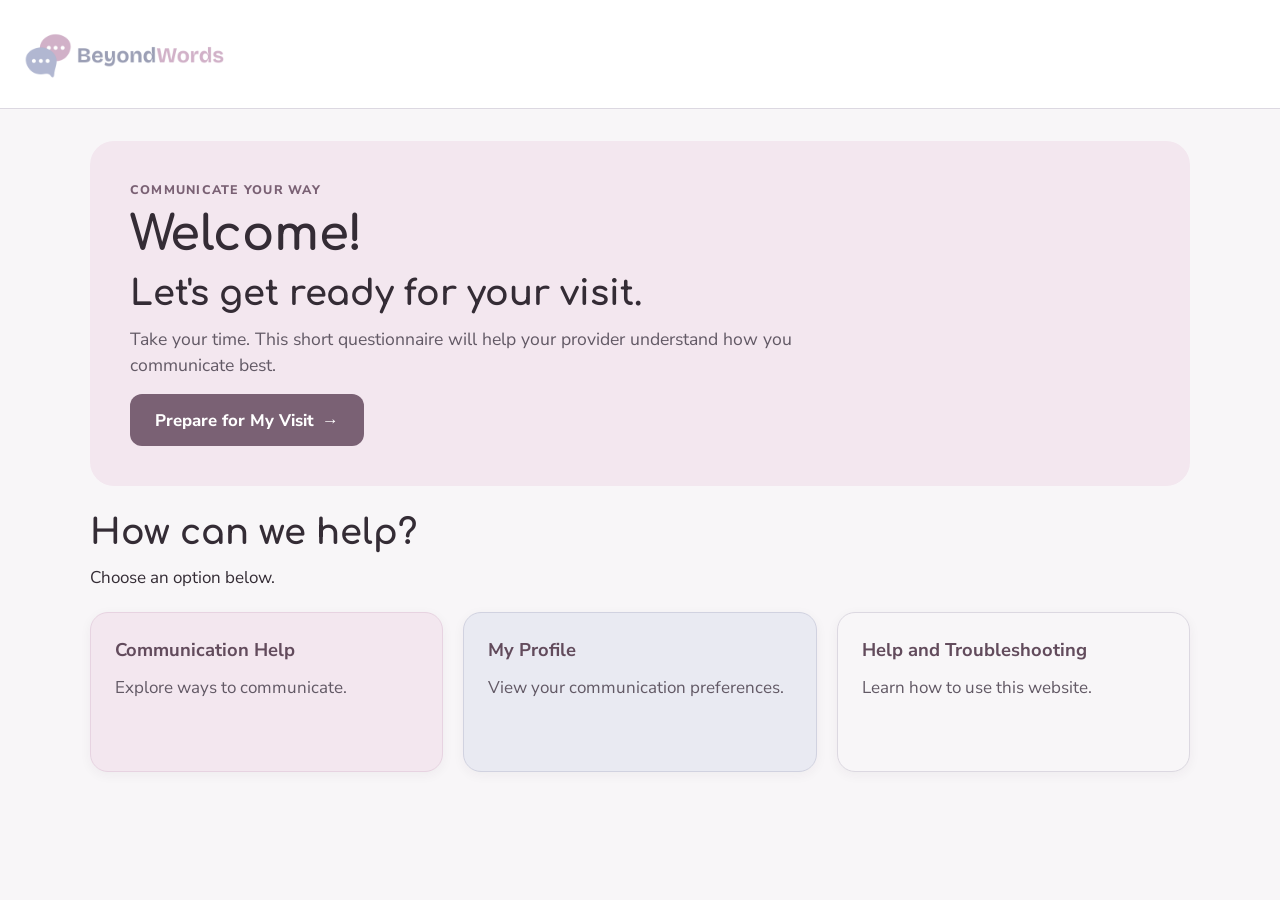
==== index.html @ d8f4401e "Add files via upload" ====
<!DOCTYPE html>
<html lang="en">
<head>
  <meta charset="UTF-8">
  <meta name="viewport" content="width=device-width, initial-scale=1">
  <title>BeyondWords</title>
  <link rel="stylesheet" href="https://cdnjs.cloudflare.com/ajax/libs/font-awesome/6.7.2/css/all.min.css">
  <link rel="stylesheet" href="css/style.css">
  <script src="js/shared.js" defer></script>
  <script src="js/app.js" defer></script>
  <link rel="icon" type="image/png" href="images/favicon.png">
</head>
<body>
  <a class="skip-link" href="#main">Skip to main content</a>

  <header class="site-header">
    <a href="index.html" class="logo-link" aria-label="Return to home page">
      <img src="images/logo.png" alt="BeyondWords" class="site-logo">
    </a>
  </header>

  <main id="main" class="page-shell">

    <!-- HOME -->
    <div id="home" class="screen">
      <section class="welcome-section" id="welcome">
        <div class="welcome-content">
          <p class="eyebrow">COMMUNICATE YOUR WAY</p>
          <h1>Welcome!</h1>
          <h2>Let's get ready for your visit.</h2>
          <p class="lead">
            Take your time. This short questionnaire will help
            your provider understand how you communicate best.
          </p>

          <div class="button-row">
            <button class="button-primary" data-go="prepare">
              Prepare for My Visit <span aria-hidden="true">→</span>
            </button>
          </div>
        </div>
      </section>

      <section class="quick-help">
        <h2>How can we help?</h2>
        <p>Choose an option below.</p>

        <div class="help-grid">
          <a href="communication.html" class="help-card">
            <span class="help-title">Communication Help</span>
            <span class="help-description">Explore ways to communicate.</span>
          </a>

          <a href="profile.html" class="help-card">
            <span class="help-title">My Profile</span>
            <span class="help-description">View your communication preferences.</span>
          </a>

          <a href="help.html" class="help-card">
            <span class="help-title">Help and Troubleshooting</span>
            <span class="help-description">Learn how to use this website.</span>
          </a>
        </div>
      </section>
    </div>

    <!-- PREPARE FOR VISIT (questionnaire) -->
    <section class="screen" id="prepare" hidden>
      <div class="section-heading">
        <p class="eyebrow">BEFORE YOUR VISIT</p>
        <h2>Let's get ready for your visit.</h2>
        <p>Choose your answers. You can go back at any time.</p>
      </div>

      <div class="quiz-progress">
        <div class="progress-track">
          <span id="quizProgressFill"></span>
        </div>
        <p id="quizProgressText" aria-live="polite">Step 1 of 4</p>
      </div>

      <form id="prepareForm" class="card form-stack">

        <!-- Question 1: mood -->
        <section class="quiz-page" data-quiz-page="1">
          <p class="eyebrow">QUESTION 1 OF 4</p>
          <h3>How are you feeling today?</h3>
          <p>Choose one answer.</p>

          <fieldset>
            <legend>How are you feeling?</legend>

            <div class="choice-grid three">
              <label class="choice-card">
                <input type="radio" name="mood" value="Good">
                <img src="images/good.png" alt="" class="mood-icon">
                <strong>Good</strong>
              </label>

              <label class="choice-card">
                <input type="radio" name="mood" value="Okay">
                <img src="images/mid.png" alt="" class="mood-icon">
                <strong>Okay</strong>
              </label>

              <label class="choice-card">
                <input type="radio" name="mood" value="Not good">
                <img src="images/bad.png" alt="" class="mood-icon">
                <strong>Not good</strong>
              </label>
            </div>
          </fieldset>
        </section>

        <!-- Question 2: communication methods -->
        <section class="quiz-page" data-quiz-page="2" hidden>
          <p class="eyebrow">QUESTION 2 OF 4</p>
          <h3>What helps you communicate?</h3>
          <p>Choose all that help you.</p>

          <fieldset>
            <legend>My communication methods</legend>

            <div class="choice-grid two">
              <label class="check-card">
                <input type="checkbox" name="methods" value="Speaking">
                <i class="fa-solid fa-comment-dots method-icon" aria-hidden="true"></i>
                <span>Speaking</span>
              </label>

              <label class="check-card">
                <input type="checkbox" name="methods" value="Writing or typing">
                <i class="fa-solid fa-pen-to-square method-icon" aria-hidden="true"></i>
                <span>Writing or typing</span>
              </label>

              <label class="check-card">
                <input type="checkbox" name="methods" value="Pictures or symbols">
                <i class="fa-solid fa-images method-icon" aria-hidden="true"></i>
                <span>Pictures or symbols</span>
              </label>

              <label class="check-card">
                <input type="checkbox" name="methods" value="Gestures or drawing">
                <i class="fa-solid fa-hand method-icon" aria-hidden="true"></i>
                <span>Gestures or drawing</span>
              </label>

              <label class="check-card">
                <input type="checkbox" name="methods" value="Extra time">
                <i class="fa-regular fa-clock method-icon" aria-hidden="true"></i>
                <span>Extra time</span>
              </label>

              <label class="check-card">
                <input type="checkbox" name="methods" value="Support person">
                <i class="fa-solid fa-user-group method-icon" aria-hidden="true"></i>
                <span>Support person</span>
              </label>
            </div>
          </fieldset>
        </section>

        <!-- Question 3: caregiver -->
        <section class="quiz-page" data-quiz-page="3" hidden>
          <p class="eyebrow">QUESTION 3 OF 4</p>
          <h3>If you have a caregiver, would you like them to help during your visit?</h3>

          <fieldset>
            <div class="choice-grid two">
              <label class="check-card">
                <input type="radio" name="caregiverInvolvement" value="None">
                <i class="fa-solid fa-user method-icon" aria-hidden="true"></i>
                <span>No help</span>
              </label>

              <label class="check-card">
                <input type="radio" name="caregiverInvolvement" value="Some">
                <i class="fa-solid fa-user-plus method-icon" aria-hidden="true"></i>
                <span>Help when needed</span>
              </label>

              <label class="check-card">
                <input type="radio" name="caregiverInvolvement" value="Throughout">
                <i class="fa-solid fa-users method-icon" aria-hidden="true"></i>
                <span>Help throughout</span>
              </label>
            </div>
          </fieldset>

          <div class="support-person-field">
            <label for="supportPerson">Who is joining you today? (Optional)</label>
            <p id="supportPersonHelp" class="helper-text">
              You can name a family member, friend, or another support person.
            </p>
            <input type="text" id="supportPerson" name="supportPerson"
                   aria-describedby="supportPersonHelp">
          </div>
        </section>

        <!-- Question 4: visit summary -->
        <section class="quiz-page" data-quiz-page="4" hidden>
          <p class="eyebrow">QUESTION 4 OF 4</p>
          <h3>Would you like a summary of your visit?</h3>
          <p>
            A summary can help you remember what you talked about
            and what happens next.
          </p>

          <fieldset>
            <legend>Would you like a summary?</legend>

            <div class="choice-grid two">
              <label class="check-card">
                <input type="radio" name="wantsSummary" value="Yes">
                <span>Yes, please</span>
              </label>

              <label class="check-card">
                <input type="radio" name="wantsSummary" value="No">
                <span>No, thank you</span>
              </label>
            </div>
          </fieldset>

          <fieldset id="summaryRecipientsField">
            <legend>Who should receive the summary?</legend>

            <div class="choice-grid two">
              <label class="check-card">
                <input type="radio" name="summaryRecipients" value="Me">
                <i class="fa-solid fa-user method-icon" aria-hidden="true"></i>
                <span>Send it to me</span>
              </label>

              <label class="check-card">
                <input type="radio" name="summaryRecipients" value="Caregiver">
                <i class="fa-solid fa-user-plus method-icon" aria-hidden="true"></i>
                <span>Send it to my caregiver</span>
              </label>

              <label class="check-card">
                <input type="radio" name="summaryRecipients" value="Both">
                <i class="fa-solid fa-users method-icon" aria-hidden="true"></i>
                <span>Send it to both of us</span>
              </label>
            </div>
          </fieldset>
        </section>

        <div class="button-row quiz-navigation">
          <button class="button button-secondary" type="button" id="quizBack" disabled>
            ← Back
          </button>

          <button class="button button-primary" type="button" id="quizNext">
            Next →
          </button>

          <button class="button button-primary" type="submit" id="quizFinish" hidden>
            Save preferences →
          </button>
        </div>
      </form>
    </section>

    <!-- VIDEO VISIT -->
    <section id="appointment" class="screen call-screen" hidden>

      <div class="call-stage">
        <div class="call-topbar">
          <div class="call-logo">
            <img src="images/logo.png" alt="BeyondWords" class="site-logo">
          </div>
          <button type="button" class="call-text-button" id="callHelp">
            Need help?
          </button>
        </div>

        <div class="provider-video" id="providerVideo">
          <div class="provider-avatar" aria-hidden="true">Dr</div>
          <h2>Your provider will appear here</h2>
          <p>This is a video-call demonstration.</p>
          <span class="video-demo-label">VIDEO PREVIEW</span>
        </div>

        <div class="self-view">
          <div class="self-avatar" aria-hidden="true">You</div>
          <span>You</span>
        </div>

        <p id="callMessage" class="call-message" role="status" aria-live="polite" hidden></p>

        <button type="button" id="exitFocusButton" class="exit-focus-button"
                aria-label="Exit focus mode" hidden>
          <i class="fa-solid fa-xmark" aria-hidden="true"></i>
        </button>
      </div>

      <!-- Floating communication popup -->
      <div class="call-tool-panel" id="callToolPanel" hidden>
        <div class="panel-heading">
          <h2 id="callPanelTitle">Communication tool</h2>
          <button type="button" class="panel-close" id="closeCallPanel"
                  aria-label="Close communication tool">
            <i class="fa-solid fa-xmark" aria-hidden="true"></i>
          </button>
        </div>

        <div class="call-panel-content" data-panel="drawing" hidden>
          <p>Draw or write to show what you mean.</p>

          <canvas id="drawingCanvas" width="700" height="250"
                  aria-label="Drawing area"></canvas>

          <div class="toolbar">
            <button type="button" class="button button-small" id="penButton">Pen</button>
            <button type="button" class="button button-small" id="eraserButton">Eraser</button>
            <button type="button" class="button button-small" id="undoButton">Undo</button>
            <button type="button" class="button button-small" id="clearButton">Clear</button>
            <button type="button" class="button button-primary" id="saveDrawingButton">
              Save drawing
            </button>
          </div>

          <p id="drawingStatus" class="helper-text" aria-live="polite">
            Your drawing stays on this page until you leave or refresh.
          </p>
        </div>

        <div class="call-panel-content" data-panel="transcript" hidden>
          <p>Type a message to share with your provider.</p>

          <label for="transcriptText">Your message</label>
          <textarea id="transcriptText" rows="4" placeholder="Type your message here..."></textarea>

          <button type="button" class="button button-primary" id="useTranscript">
            Show message on call
          </button>
        </div>

        <div class="call-panel-content" data-panel="notes" hidden>
          <p>Write down anything you want to remember from your visit.</p>

          <label for="visitNotes">My visit notes</label>
          <textarea id="visitNotes" rows="6" placeholder="Write your notes here..."></textarea>
        </div>
      </div>

      <!-- Bottom call toolbar -->
      <div class="call-toolbar" aria-label="Communication and call controls">
        <button type="button" class="call-tool" data-tool="drawing" aria-pressed="false">
          <i class="fa-solid fa-pen" aria-hidden="true"></i>
          <span>Draw or write</span>
        </button>

        <button type="button" class="call-tool" data-tool="transcript" aria-pressed="false">
          <i class="fa-solid fa-comment-dots" aria-hidden="true"></i>
          <span>Type a message</span>
        </button>

        <button type="button" class="call-tool" data-tool="notes" aria-pressed="false">
          <i class="fa-solid fa-note-sticky" aria-hidden="true"></i>
          <span>Visit notes</span>
        </button>

        <button type="button" class="call-tool" id="muteButton" aria-pressed="false">
          <i class="fa-solid fa-microphone" aria-hidden="true"></i>
          <span>Mute</span>
        </button>

        <button type="button" class="call-tool" id="cameraButton" aria-pressed="false">
          <i class="fa-solid fa-video" aria-hidden="true"></i>
          <span>Turn camera off</span>
        </button>

        <button type="button" class="call-tool" id="focusButton" aria-pressed="false">
          <i class="fa-solid fa-expand" aria-hidden="true"></i>
          <span>Focus mode</span>
        </button>
      </div>

      <div class="end-call-container">
        <button type="button" id="endCallButton" class="end-call-button">
          <i class="fa-solid fa-phone-slash" aria-hidden="true"></i>
          <span>End call</span>
        </button>
      </div>
    </section>

  </main>
</body>
</html>
---- css/style.css ----
@import url('https://fonts.googleapis.com/css2?family=Comfortaa:wght@400;500;600;700&family=Nunito+Sans:wght@400;500;600;700&display=swap');

/* =========================================================
   BEYONDWORDS — shared stylesheet
   Used by index.html (patient) and provider.html (provider).
   Sections: 1 Tokens · 2 Base · 3 Layout & type · 4 Home
             5 Buttons · 6 Cards & forms · 7 Questionnaire
             8 Quick help · 9 Call screen · 10 Provider page
             11 Responsive · 12 Reduced motion
   ========================================================= */

/* 1. TOKENS ------------------------------------------------ */
:root {
  --ink: #342C35;
  --muted: #625965;
  --plum: #7A6174;
  --plum-dark: #624B5C;
  --mauve: #8C7284;
  --pink: #D1B1C8;
  --pink-light: #F3E7EF;
  --rose: #B1B7D1;
  --lavender-light: #E9EAF2;
  --blue-light: #EEF0F8;
  --paper: #FFFFFF;
  --canvas: #F8F6F8;
  --line: #DCD8E1;
  --focus: #52649A;
  --success: #426C5B;
  --success-light: #EAF2ED;
  --radius: 18px;
  --shadow: 0 6px 18px rgba(52, 44, 53, 0.10);
  --shadow-hover: 0 8px 22px rgba(52, 44, 53, 0.14);
  --shadow-card: 0 3px 12px rgba(52, 44, 53, 0.05);

  --font-primary: "Nunito Sans", sans-serif;
  --font-heading: "Comfortaa", sans-serif;
}

/* 2. BASE -------------------------------------------------- */
* { box-sizing: border-box; }

html { scroll-behavior: smooth; }

body {
  margin: 0;
  color: var(--ink);
  background: var(--canvas);
  font-family: var(--font-primary);
  font-size: 17px;
  line-height: 1.5;
}

button, input, textarea, select { font: inherit; }
button { cursor: pointer; -webkit-tap-highlight-color: transparent; }
button:disabled { cursor: not-allowed; opacity: 0.55; }
:focus-visible { outline: 3px solid var(--focus); outline-offset: 3px; }
[hidden] { display: none !important; }

.skip-link {
  position: absolute;
  left: -9999px;
  top: 8px;
  z-index: 100;
  padding: 10px 14px;
  background: #fff;
  color: var(--ink);
}
.skip-link:focus { left: 8px; }

/* Header and logo */
.site-header {
  display: flex;
  align-items: center;
  justify-content: space-between;
  gap: 12px;
  min-height: 64px;
  padding: 4px 24px;
  background: #fff;
  border-bottom: 1px solid var(--line);
}

.logo-link {
  display: inline-flex;
  align-items: center;
  flex-shrink: 0;
  text-decoration: none;
}

.logo-link:focus-visible {
  outline: 3px solid var(--plum);
  outline-offset: 4px;
  border-radius: 4px;
}

.site-logo {
  display: block;
  width: 200px;
  height: auto;
  object-fit: contain;
  object-position: left center;
}

.brand {
  display: flex;
  align-items: center;
  gap: 10px;
  color: var(--ink);
  font-size: 1.15rem;
  font-weight: 800;
  text-decoration: none;
}

.brand-mark {
  display: grid;
  place-items: center;
  width: 34px;
  height: 34px;
  border-radius: 12px;
  background: var(--plum);
  color: #fff;
}

/* 3. LAYOUT & TYPE ----------------------------------------- */
.page-shell {
  width: min(100% - 2rem, 1100px);
  margin-inline: auto;
  padding-block: 2rem;
}

.screen {
  width: 100%;
  max-width: 100%;
  animation: fade-in 0.18s ease-out;
}

@keyframes fade-in {
  from { opacity: 0.4; transform: translateY(4px); }
  to { opacity: 1; transform: translateY(0); }
}

.page-header { margin-bottom: 1.5rem; }

#prepare .card { width: 100%; }

h1, h2, h3, h4, p { margin-top: 0; }
h1, h2, h3, h4, h5, h6 { font-family: var(--font-heading); }
p { margin-bottom: 12px; }

h1 {
  max-width: 760px;
  margin-bottom: 12px;
  font-size: clamp(2rem, 4vw, 3rem);
  line-height: 1.12;
}

h2 {
  margin-bottom: 10px;
  font-size: clamp(1.55rem, 3vw, 2.2rem);
  line-height: 1.2;
}

h3 { margin-bottom: 6px; font-size: 1.2rem; line-height: 1.3; }
h4 { margin-bottom: 5px; }

.eyebrow {
  margin-bottom: 8px;
  color: var(--plum);
  font-size: 0.78rem;
  font-weight: 800;
  letter-spacing: 0.1em;
}

.lead {
  max-width: 680px;
  margin-bottom: 16px;
  color: var(--muted);
  font-size: 1.1rem;
  line-height: 1.5;
}

.section-heading {
  max-width: 800px;
  margin: 24px 0 14px;
}
.section-heading > :last-child { margin-bottom: 0; }

/* 4. HOME / WELCOME ---------------------------------------- */
.home-page {
  max-width: 1100px;
  width: 90%;
  margin: 0 auto;
  padding: 36px 0 56px;
  color: var(--ink);
}

.home-page h1,
.home-page h2 {
  font-family: var(--font-heading);
  line-height: 1.3;
}
.home-page h1 { font-size: clamp(2rem, 4vw, 2.8rem); margin: 0 0 16px; }
.home-page h2 { font-size: 1.45rem; margin: 0 0 10px; }
.home-page p { line-height: 1.65; }
.home-page a:focus-visible { outline-offset: 4px; }

.welcome-panel {
  padding: clamp(22px, 3vw, 36px);
  border: 1px solid var(--line);
  border-radius: 20px;
  background: linear-gradient(120deg, #f7eaf0, #fff 75%);
  box-shadow: var(--shadow);
}
.welcome-panel > :last-child { margin-bottom: 0; }

.welcome-section {
  display: flex;
  align-items: center;
  justify-content: space-between;
  gap: 32px;
  padding: 40px;
  margin-bottom: 26px;
  border-radius: 24px;
  background: var(--pink-light);
}

.welcome-content,
.welcome-text {
  flex: 1;
  width: 100%;
}

.welcome-text { max-width: 600px; }

.welcome-text > p:not(.eyebrow) {
  font-size: 1.1rem;
  max-width: 480px;
  margin: 0 0 24px;
}

.welcome-section .button-primary {
  min-height: 52px;
  padding: 12px 24px;
}

.welcome-art {
  flex: 0 0 190px;
  display: flex;
  justify-content: center;
  align-items: center;
}

.art-circle {
  width: 170px;
  height: 170px;
  display: flex;
  align-items: center;
  justify-content: center;
  border-radius: 50%;
  background: var(--lavender-light);
}

.art-flower {
  color: var(--plum);
  font-size: 100px;
  line-height: 1;
}

.step-nav {
  display: flex;
  flex-wrap: wrap;
  gap: 8px;
  margin: 16px 0 20px;
}

.step-link {
  display: inline-flex;
  align-items: center;
  gap: 5px;
  padding: 8px 14px;
  border: 1px solid var(--line);
  border-radius: 999px;
  background: #fff;
  color: var(--ink);
  font-weight: 700;
}

.step-link span {
  display: inline-grid;
  place-items: center;
  width: 26px;
  height: 26px;
  border-radius: 50%;
  background: var(--pink-light);
}

.step-link.active { border-color: var(--plum); background: var(--pink-light); }

/* Appointment card (white with a mauve accent) */
.appointment-card {
  display: block;
  width: 100%;
  padding: 28px;
  margin-bottom: 36px;
  background: #fff;
  border: 1px solid var(--line);
  border-left: 5px solid var(--mauve);
  border-radius: 16px;
  box-shadow: var(--shadow-card);
}

.appointment-icon {
  flex-shrink: 0;
  width: 64px;
  height: 64px;
  display: flex;
  align-items: center;
  justify-content: center;
  border-radius: 16px;
  background: var(--lavender-light);
  font-size: 30px;
}

.appointment-details p { margin: 0 0 10px; }

/* Help banner (dusty pink) */
.help-banner {
  display: flex;
  align-items: center;
  justify-content: space-between;
  gap: 20px;
  width: 100%;
  padding: 24px 28px;
  background: var(--pink-light);
  border: 1px solid #E7D3E1;
  border-radius: 18px;
}

.help-banner-icon {
  flex-shrink: 0;
  color: var(--plum);
  font-size: 38px;
}

.help-banner div { flex: 1; }
.help-banner p { margin: 0; }

/* 5. BUTTONS ----------------------------------------------- */
.button,
.button-primary,
.button-secondary {
  display: inline-flex;
  align-items: center;
  justify-content: center;
  gap: 8px;
  min-height: 48px;
  padding: 10px 17px;
  border: 1px solid transparent;
  border-radius: 12px;
  font-weight: 750;
  text-align: center;
  text-decoration: none;
  transition: background-color 0.2s ease, box-shadow 0.2s ease;
}

.button-primary,
.button-secondary { font-size: 1.05rem; }

.button-primary { color: #fff; background: var(--plum); }
.button-primary:hover { color: #fff; background: var(--plum-dark); box-shadow: var(--shadow-hover); }

.button-secondary { color: var(--ink); background: #fff; border-color: #cbbdca; }
.button-secondary:hover,
.button-quiet:hover { background: var(--pink-light); }

.button-quiet { border-color: var(--line); background: transparent; color: var(--ink); }

.button-small {
  min-height: 42px;
  padding: 8px 13px;
  border: 1px solid #cfc2ce;
  border-radius: 10px;
  background: #fff;
  color: var(--ink);
}

.text-button {
  padding: 8px;
  border: 0;
  background: transparent;
  color: var(--plum-dark);
  text-decoration: underline;
}

/* 6. CARDS & FORMS ----------------------------------------- */
.card {
  padding: clamp(18px, 2.5vw, 26px);
  border: 1px solid var(--line);
  border-radius: var(--radius);
  background: var(--paper);
  box-shadow: var(--shadow);
}

.form-stack { display: grid; gap: 20px; }

fieldset {
  min-width: 0;
  margin: 0;
  padding: 0 0 20px;
  border: 0;
  border-bottom: 1px solid var(--line);
}

legend {
  margin-bottom: 12px;
  padding: 0;
  font-size: 1.1rem;
  font-weight: 800;
}

.choice-grid { display: grid; gap: 12px; }
.choice-grid.two { grid-template-columns: repeat(2, minmax(0, 1fr)); }
.choice-grid.three { grid-template-columns: repeat(3, minmax(0, 1fr)); }

.choice-card,
.check-card {
  display: flex;
  align-items: center;
  gap: 12px;
  min-height: 58px;
  padding: 13px;
  border: 1px solid var(--line);
  border-radius: 14px;
  background: #fff;
  cursor: pointer;
}

.choice-card {
  flex-direction: column;
  justify-content: center;
  gap: 8px;
  min-height: 112px;
  text-align: center;
}

.choice-card:has(input:checked),
.check-card:has(input:checked) {
  padding: 12px;
  border: 2px solid var(--plum);
  background: #fbf2f6;
}

.choice-card input,
.check-card input {
  flex-shrink: 0;
  width: 22px;
  height: 22px;
  accent-color: var(--plum);
}

.choice-card input[type="radio"] {
  order: 3;
  width: 20px;
  height: 20px;
  margin: 4px 0 0;
  cursor: pointer;
}

.choice-card strong { order: 2; }

.choice-card .mood-icon {
  order: 1;
  width: 64px;
  height: 64px;
  margin: 0 auto;
  object-fit: contain;
}

.choice-icon {
  display: grid;
  place-items: center;
  width: 42px;
  height: 42px;
  border-radius: 50%;
  background: var(--pink-light);
  color: var(--plum);
  font-size: 1.5rem;
}

.method-icon {
  display: block;
  margin-bottom: 8px;
  color: var(--plum);
  font-size: 2rem;
}

.field { display: grid; gap: 8px; }
label { font-weight: 600; }

input[type="text"], input[type="email"], input[type="tel"],
input[type="date"], input[type="time"], select, textarea {
  width: 100%;
  min-height: 48px;
  padding: 11px 13px;
  border: 1px solid #cfc2ce;
  border-radius: 10px;
  background: #fff;
  color: var(--ink);
}

textarea { min-height: 90px; resize: vertical; }
textarea::placeholder, input::placeholder { color: #827481; opacity: 1; }

.helper-text {
  margin: 6px 0;
  color: var(--muted);
  font-size: 0.9rem;
  line-height: 1.5;
}

/* Support person */
.support-options { display: flex; align-items: stretch; gap: 12px; margin: 14px 0 20px; }

.support-option {
  display: flex;
  flex: 1;
  align-items: center;
  justify-content: center;
  gap: 8px;
  padding: 13px 10px;
  border: 2px solid #d8cbd5;
  border-radius: 12px;
  background: #fff;
  text-align: center;
  cursor: pointer;
}
.support-option:has(input:checked) { border-color: var(--plum); background: var(--pink-light); }
.support-option input { flex-shrink: 0; width: 18px; height: 18px; accent-color: var(--plum); }

.support-person-field { margin-top: 8px; }
.support-person-field input[type="text"] {
  width: 100%;
  margin-top: 8px;
  padding: 12px;
  border: 2px solid #d8cbd5;
  border-radius: 10px;
  font-size: 16px;
}

/* 7. QUESTIONNAIRE ----------------------------------------- */
.quiz-page { display: grid; gap: 1rem; }
.quiz-page h3 { margin: 0; font-size: 1.5rem; line-height: 1.3; }
.quiz-page fieldset { margin: 0; padding: 0; border: 0; }
.quiz-page legend { margin-bottom: 0.75rem; font-weight: 700; }

.quiz-progress { margin: 0.75rem 0 1rem; }
.quiz-progress p { margin: 0.5rem 0 0; color: var(--muted); }

.progress-track {
  width: 100%;
  height: 12px;
  overflow: hidden;
  border-radius: 999px;
  background: var(--rose);
}
.progress-track span {
  display: block;
  width: 16.67%;
  height: 100%;
  background: var(--plum);
  transition: width 0.2s ease;
}

.quiz-navigation {
  display: flex;
  justify-content: space-between;
  gap: 1rem;
  margin-top: 0.75rem;
  padding-top: 1rem;
  border-top: 1px solid var(--rose);
}
.quiz-navigation button { min-height: 50px; }
#quizNext, #quizFinish { margin-left: auto; }

/* 8. QUICK HELP -------------------------------------------- */
.quick-help { margin-bottom: 36px; }
.quick-help > p { margin: 0 0 22px; }

.help-grid {
  display: grid;
  grid-template-columns: repeat(3, minmax(0, 1fr));
  gap: 20px;
}

.help-card {
  display: flex;
  flex-direction: column;
  align-items: flex-start;
  gap: 12px;
  min-width: 0;
  min-height: 160px;
  padding: 24px;
  color: var(--ink);
  text-decoration: none;
  background: #fff;
  border: 1px solid var(--line);
  border-radius: 18px;
  box-shadow: var(--shadow-card);
  transition: background-color 0.2s ease, box-shadow 0.2s ease, transform 0.2s ease;
}

/* Alternate soft pink, lavender and neutral */
.help-card:nth-child(1) { background: var(--pink-light); border-color: #E7D3E1; }
.help-card:nth-child(2) { background: #E9EAF2; border-color: #D1D2E0; }
.help-card:nth-child(3) { background: var(--canvas); border-color: var(--line); }

.help-card:hover { transform: translateY(-2px); box-shadow: 0 7px 18px rgba(52, 44, 53, 0.10); }
.help-card:nth-child(1):hover { background: #EEDCE9; }
.help-card:nth-child(2):hover { background: #DDE0EE; }
.help-card:nth-child(3):hover { background: var(--pink-light); }

.help-icon {
  display: flex;
  align-items: center;
  justify-content: center;
  width: 52px;
  height: 52px;
  border-radius: 14px;
  background: var(--pink-light);
  font-size: 26px;
}

.help-title {
  color: var(--plum-dark);
  font-size: 1.15rem;
  font-weight: 700;
  line-height: 1.4;
}

.help-description { color: var(--muted); line-height: 1.5; }

/* 9. CALL SCREEN (patient #appointment, provider #call) ----- */
.call-screen {
  position: fixed;
  inset: 0;
  z-index: 1000;
  display: flex;
  flex-direction: column;
  width: 100%;
  height: 100vh;
  height: 100dvh;
  overflow: hidden;
  background: #211e27;
  color: #fff;
}

.call-stage {
  position: relative;
  flex: 1;
  min-height: 0;
  padding: 20px;
  overflow: hidden;
}

.call-topbar {
  position: relative;
  z-index: 1;
  display: flex;
  align-items: center;
  justify-content: space-between;
  gap: 16px;
}
.call-topbar > div { display: flex; flex-direction: column; gap: 6px; }

.call-logo img {
  display: block;
  width: 160px;
  height: auto;
  max-height: 55px;
  object-fit: contain;
}

.call-status { color: #e2dce8; font-size: 0.9rem; }

.status-dot {
  display: inline-block;
  width: 9px;
  height: 9px;
  margin-right: 6px;
  border-radius: 50%;
  background: #a7d9b5;
}

.call-text-button {
  min-height: 44px;
  padding: 10px 16px;
  border: 1px solid #77717f;
  border-radius: 10px;
  background: #39343f;
  color: #fff;
}

/* Main video area */
.provider-video {
  position: absolute;
  inset: 76px 20px 20px;
  display: flex;
  flex-direction: column;
  align-items: center;
  justify-content: center;
  gap: 12px;
  border: 1px solid #514b5a;
  border-radius: 18px;
  background: #393440;
  text-align: center;
}
.provider-video h2 { margin: 0; font-size: clamp(1.3rem, 3vw, 2rem); }
.provider-video p { margin: 0; color: #e2dce8; }

.provider-avatar,
.self-avatar {
  display: flex;
  align-items: center;
  justify-content: center;
  border-radius: 50%;
  background: #d9c6df;
  color: var(--ink);
  font-weight: 700;
}
.provider-avatar { width: 100px; height: 100px; font-size: 2rem; }
.self-avatar { width: 42px; height: 42px; }

.video-demo-label {
  margin-top: 12px;
  padding: 6px 10px;
  border-radius: 6px;
  background: #514b5a;
  color: #fff;
  font-size: 0.8rem;
}

.self-view {
  position: absolute;
  right: 36px;
  bottom: 36px;
  z-index: 2;
  display: flex;
  align-items: center;
  gap: 10px;
  padding: 10px 14px;
  border: 1px solid #77717f;
  border-radius: 12px;
  background: #393440;
}

.call-stage.camera-off .self-avatar { opacity: 0.45; }

.call-message {
  position: absolute;
  left: 36px;
  bottom: 36px;
  max-width: 45%;
  padding: 12px 16px;
  border-radius: 10px;
  background: #393440;
  color: #fff;
}

/* Bottom controls */
.call-toolbar {
  position: relative;
  z-index: 25;
  display: flex;
  flex-flow: row wrap;
  align-items: center;
  justify-content: center;
  gap: 10px;
  min-height: 104px;
  padding: 12px 16px 64px;
  border-top: 1px solid #514b5a;
  background: #17151c;
}

.call-tool {
  display: flex;
  flex: 0 1 160px;
  flex-direction: column;
  align-items: center;
  justify-content: center;
  gap: 8px;
  min-width: 120px;
  min-height: 48px;
  padding: 10px 14px;
  border: 1px solid #514b5a;
  border-radius: 12px;
  background: #302b36;
  color: #fff;
  text-align: center;
}
.call-tool i { font-size: 1.35rem; }
.call-tool span { display: block; font-size: 0.9rem; line-height: 1.3; }
.call-tool:hover,
.call-tool[aria-pressed="true"] { background: #51445a; border-color: #cbb5d7; }

.end-call-container {
  position: absolute;
  right: 24px;
  bottom: 12px;
  z-index: 120;
}

.end-call-button {
  display: flex;
  align-items: center;
  justify-content: center;
  gap: 10px;
  min-height: 48px;
  padding: 14px 24px;
  border: none;
  border-radius: 999px;
  background: #c83f50;
  color: #fff;
  font-size: 1rem;
  font-weight: 600;
}
.end-call-button span { font-size: 0.9rem; }
.end-call-button:hover { background: #a92e3e; }

/* Floating communication popup */
.call-tool-panel {
  position: absolute;
  z-index: 20;
  top: 85px;
  right: 24px;
  bottom: 125px;
  width: min(380px, calc(100vw - 48px));
  max-height: calc(100% - 220px);
  padding: 20px;
  overflow-y: auto;
  background: #fff;
  color: var(--ink);
  border: 1px solid #d5cbdc;
  border-radius: 16px;
  box-shadow: 0 12px 36px rgb(0 0 0 / 30%);
}

.panel-heading {
  display: flex;
  align-items: center;
  justify-content: space-between;
  gap: 12px;
  margin-bottom: 16px;
}
.panel-heading h2 { margin: 0; font-size: 1.25rem; }

.panel-close {
  display: grid;
  place-items: center;
  flex-shrink: 0;
  width: 42px;
  min-height: 42px;
  padding: 8px;
  border: 1px solid #d5cbdc;
  border-radius: 10px;
  background: #f3edf4;
  color: var(--ink);
}

.call-panel-content {
  display: flex;
  flex-direction: column;
  gap: 12px;
  width: 100%;
}
.call-panel-content label { display: block; font-weight: 700; }
.call-panel-content .toolbar { display: flex; flex-wrap: wrap; gap: 8px; }

.call-tool-panel textarea {
  width: 100%;
  padding: 12px;
  border: 1px solid #c9bdce;
  border-radius: 10px;
}

.call-tool-panel canvas {
  display: block;
  width: 100%;
  height: auto;
  border: 1px solid #d5cbdc;
  border-radius: 10px;
  background: #fff;
  touch-action: none;
}

.call-screen button:focus-visible,
.call-screen textarea:focus-visible,
.call-screen input:focus-visible {
  outline: 3px solid #e5c6ff;
  outline-offset: 3px;
}

/* Focus mode: only the provider image, the X and End call */
.call-screen.focus-mode .call-topbar,
.call-screen.focus-mode .self-view,
.call-screen.focus-mode .call-message,
.call-screen.focus-mode .call-toolbar,
.call-screen.focus-mode .call-tool-panel {
  display: none !important;
}

.call-screen.focus-mode .call-stage {
  position: absolute;
  inset: 0;
  width: 100%;
  height: 100%;
  max-width: none;
  margin: 0;
  padding: 0;
  background: #111;
}

.call-screen.focus-mode .provider-video {
  position: absolute;
  inset: 0;
  width: 100%;
  height: 100%;
  max-width: none;
  margin: 0;
  border: 0;
  border-radius: 0;
  box-shadow: none;
}

.call-screen.focus-mode .exit-focus-button {
  display: grid;
  place-items: center;
  position: absolute;
  top: 20px;
  right: 24px;
  z-index: 110;
  width: 48px;
  height: 48px;
  border: 1px solid rgb(255 255 255 / 45%);
  border-radius: 50%;
  background: rgb(30 30 30 / 75%);
  color: #fff;
  font-size: 1.4rem;
}

/* 10. PROVIDER PAGE ---------------------------------------- */
.provider-page .intro { margin-bottom: 28px; color: var(--muted); }
.provider-page .muted { color: var(--muted); font-size: 0.92rem; }

.provider-page .grid {
  display: grid;
  grid-template-columns: repeat(2, minmax(0, 1fr));
  gap: 20px;
}

.provider-page .card-header {
  display: flex;
  align-items: flex-start;
  justify-content: space-between;
  gap: 12px;
  margin-bottom: 18px;
}
.provider-page .card-header h2,
.provider-page .card-header h3 { margin-bottom: 0; }

.provider-page .icon-box {
  display: grid;
  place-items: center;
  width: 42px;
  height: 42px;
  flex: 0 0 42px;
  border-radius: 12px;
  background: var(--pink-light);
  color: var(--plum);
}

.provider-page .metric-row {
  display: grid;
  grid-template-columns: repeat(3, minmax(0, 1fr));
  gap: 14px;
  margin: 24px 0;
}

.provider-page .metric {
  padding: 18px;
  background: #fff;
  border: 1px solid var(--line);
  border-radius: 14px;
}
.provider-page .metric-number { display: block; font-size: 1.65rem; font-weight: 700; }
.provider-page .metric-label { color: var(--muted); font-size: 0.9rem; }

.provider-page .patient-row { display: flex; align-items: center; gap: 14px; }
.provider-page .patient-row h2,
.provider-page .patient-row h3 { margin-bottom: 3px; }

.provider-page .avatar {
  display: grid;
  place-items: center;
  width: 54px;
  height: 54px;
  flex: 0 0 54px;
  border-radius: 50%;
  background: var(--rose);
  color: var(--ink);
  font-size: 1.25rem;
  font-weight: 700;
}

.provider-page .appointment-card {
  display: flex;
  flex-wrap: wrap;
  align-items: center;
  justify-content: space-between;
  gap: 20px;
  margin-bottom: 0;
  border-left-width: 1px;
  border-left-color: var(--line);
}
.provider-page .appointment-time { margin-bottom: 8px; color: var(--plum); font-weight: 700; }

.provider-page .preference-list { margin: 0; padding: 0; list-style: none; }
.provider-page .preference-list li {
  display: flex;
  align-items: flex-start;
  gap: 12px;
  padding: 12px 0;
  border-bottom: 1px solid var(--line);
}
.provider-page .preference-list li:last-child { border-bottom: 0; }
.provider-page .preference-list i { margin-top: 4px; color: var(--plum); }

.provider-page .response-box {
  margin-top: 12px;
  padding: 16px;
  border-radius: 10px;
  background: var(--blue-light);
}
.provider-page .response-box p:last-child { margin-bottom: 0; }

.provider-page .workspace-toolbar { display: flex; flex-wrap: wrap; gap: 10px; margin-bottom: 20px; }

.provider-page .status-message {
  min-height: 24px;
  margin-top: 12px;
  color: var(--success);
  font-weight: 700;
}

.provider-message-preview {
  padding: 14px;
  margin-top: 14px;
  border-radius: 10px;
  background: var(--pink-light);
  overflow-wrap: anywhere;
}

/* 11. RESPONSIVE ------------------------------------------- */
@media (max-width: 800px) {
  .page-shell { padding: 18px 20px 30px; }
  .site-logo { width: 180px; max-height: 48px; }
  .appointment-grid { grid-template-columns: 1fr; }
  .video-card { position: static; }
  .video-placeholder { min-height: 220px; }
}

@media (max-width: 760px) {
  .welcome-section { padding: 24px; }
  .welcome-art { flex-basis: 120px; }
  .art-circle { width: 115px; height: 115px; }
  .art-flower { font-size: 70px; }

  .help-grid { grid-template-columns: 1fr; }
  .help-card { min-height: auto; }

  .help-banner { align-items: flex-start; flex-wrap: wrap; }
  .help-banner .button-secondary { width: 100%; }

  .call-tool { flex: 1 1 100px; min-width: 0; }
  .provider-video { inset: 80px 12px 12px; }
  .self-view { right: 22px; bottom: 22px; }
  .call-message { left: 22px; bottom: 22px; max-width: 50%; }
}

@media (max-width: 600px) {
  body { font-size: 16px; }
  .site-header { min-height: 54px; padding: 4px 14px; }
  .site-logo { width: 155px; max-width: 60vw; max-height: 44px; }
  .page-shell { padding: 12px 16px 24px; }
  .welcome-panel { padding: 20px; border-radius: 16px; }
  .card { padding: 18px; }

  .choice-grid.two,
  .choice-grid.three,
  .summary-grid,
  .provider-columns,
  .provider-page .grid,
  .provider-page .metric-row { grid-template-columns: 1fr; }

  .choice-card { flex-direction: row; justify-content: flex-start; min-height: 80px; text-align: left; }
  .choice-card input { margin-right: 2px; }
  .button-row > .button { width: 100%; }
  .step-link { flex: 1 1 44%; }
  .quiz-navigation button { flex: 1; }
  .support-options { flex-direction: column; }
  .support-option { justify-content: flex-start; text-align: left; }

  .provider-page .appointment-card { align-items: stretch; }
  .provider-page .appointment-card .button { width: 100%; }

  .call-toolbar { gap: 6px; padding: 8px 8px 68px; }
  .call-tool { padding: 8px 10px; font-size: 0.85rem; }
  .end-call-container { right: 12px; bottom: 8px; }
  .call-screen.focus-mode .exit-focus-button { top: 12px; right: 12px; }

  .call-tool-panel {
    top: 72px;
    right: 12px;
    bottom: 115px;
    width: min(340px, calc(100vw - 24px));
    max-height: calc(100% - 190px);
    padding: 16px;
  }
}

@media (max-width: 480px) {
  .home-page { width: 92%; padding-top: 24px; }
  .welcome-section { gap: 12px; }
  .welcome-art { flex-basis: 70px; }
  .art-circle { width: 70px; height: 70px; }
  .art-flower { font-size: 44px; }

  .appointment-card { align-items: flex-start; gap: 14px; padding: 20px; }
  .appointment-icon { width: 48px; height: 48px; font-size: 24px; }
  .help-banner { padding: 22px; }
}

/* 12. REDUCED MOTION --------------------------------------- */
@media (prefers-reduced-motion: reduce) {
  .help-card,
  .button,
  .button-primary,
  .button-secondary { transition: none; }

  .help-card:hover { transform: none; }
}
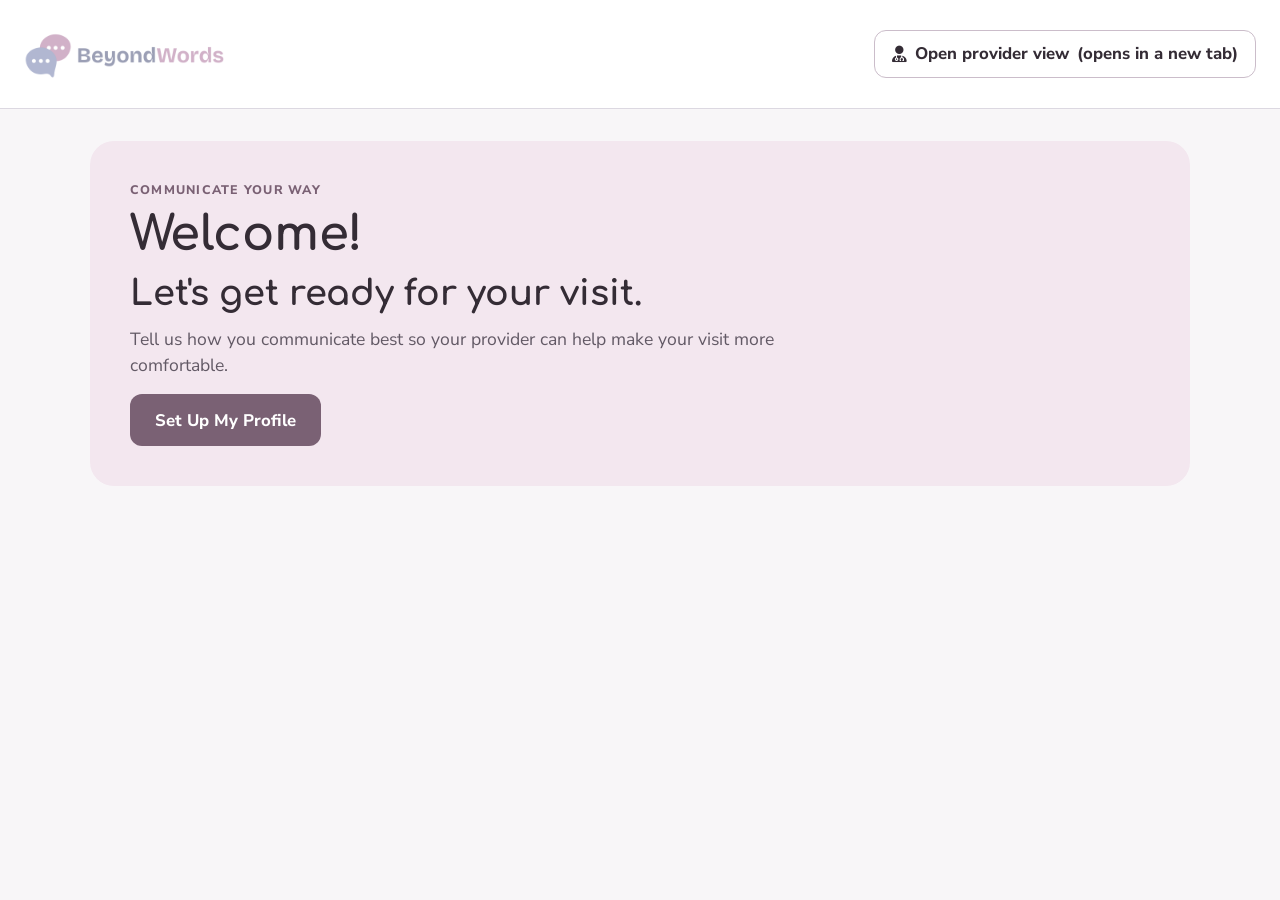
==== commit 69a8378e: "Refactor welcome section and update quiz questions" ====
--- a/index.html
+++ b/index.html
@@ -17,6 +17,12 @@
     <a href="index.html" class="logo-link" aria-label="Return to home page">
       <img src="images/logo.png" alt="BeyondWords" class="site-logo">
     </a>
+
+    <a href="provider.html" class="button button-secondary demo-link" target="_blank" rel="noopener">
+      <i class="fa-solid fa-user-doctor" aria-hidden="true"></i>
+      Open provider view
+      <span class="visually-hidden">(opens in a new tab)</span>
+    </a>
   </header>
 
   <main id="main" class="page-shell">
@@ -24,44 +30,69 @@
     <!-- HOME -->
     <div id="home" class="screen">
       <section class="welcome-section" id="welcome">
-        <div class="welcome-content">
-          <p class="eyebrow">COMMUNICATE YOUR WAY</p>
-          <h1>Welcome!</h1>
-          <h2>Let's get ready for your visit.</h2>
-          <p class="lead">
-            Take your time. This short questionnaire will help
-            your provider understand how you communicate best.
-          </p>
-
-          <div class="button-row">
-            <button class="button-primary" data-go="prepare">
-              Prepare for My Visit <span aria-hidden="true">→</span>
-            </button>
-          </div>
-        </div>
-      </section>
-
-      <section class="quick-help">
-        <h2>How can we help?</h2>
-        <p>Choose an option below.</p>
-
-        <div class="help-grid">
-          <a href="communication.html" class="help-card">
-            <span class="help-title">Communication Help</span>
-            <span class="help-description">Explore ways to communicate.</span>
-          </a>
-
-          <a href="profile.html" class="help-card">
-            <span class="help-title">My Profile</span>
-            <span class="help-description">View your communication preferences.</span>
-          </a>
-
-          <a href="help.html" class="help-card">
-            <span class="help-title">Help and Troubleshooting</span>
-            <span class="help-description">Learn how to use this website.</span>
-          </a>
-        </div>
-      </section>
+  <div class="welcome-content" id="firstVisitWelcome">
+    <p class="eyebrow">COMMUNICATE YOUR WAY</p>
+    <h1>Welcome!</h1>
+    <h2>Let's get ready for your visit.</h2>
+    <p class="lead">
+      Tell us how you communicate best so your provider can help
+      make your visit more comfortable.
+    </p>
+    <div class="button-row">
+<button
+  type="button"
+  class="button button-primary"
+  id="setupProfileButton">
+  Set Up My Profile
+</button>
+    </div>
+  </div>
+
+  <div class="welcome-content" id="returningWelcome" hidden>
+    <p class="eyebrow">COMMUNICATE YOUR WAY</p>
+    <h1>Welcome back!</h1>
+    <p class="lead">
+      Review your appointments, revisit past summaries, or update
+      your communication preferences.
+    </p>
+  </div>
+</section>
+
+<!-- Returning-patient dashboard -->
+<section id="returningDashboard" hidden>
+  <section class="dashboard-section">
+    <h2>Upcoming appointments</h2>
+    <div id="upcomingAppointments" class="appointment-list">
+      <p>No upcoming appointments are listed yet.</p>
+    </div>
+  </section>
+
+  <section class="dashboard-section">
+    <h2>Past visits</h2>
+    <p>Review the summaries from your previous appointments.</p>
+    <div id="pastAppointments" class="appointment-list">
+      <p>Your visit summaries will appear here after your appointments.</p>
+    </div>
+  </section>
+
+  <section class="dashboard-section profile-prompt">
+    <h2>Have your communication needs changed?</h2>
+    <p>
+      You can update your preferences at any time to help your provider
+      understand what works best for you.
+    </p>
+<button type="button" class="button button-secondary" id="editProfileButton">
+  Review My Profile
+</button>
+  </section>
+
+  <div class="demo-reset-container">
+  <button type="button" id="resetDemoDataButton" class="demo-reset-button">
+    <i class="fa-solid fa-rotate-left"></i>
+    Reset Demo Data
+  </button>
+</div>
+</section>
     </div>
 
     <!-- PREPARE FOR VISIT (questionnaire) -->
@@ -76,94 +107,64 @@
         <div class="progress-track">
           <span id="quizProgressFill"></span>
         </div>
-        <p id="quizProgressText" aria-live="polite">Step 1 of 4</p>
+        <p id="quizProgressText" aria-live="polite">Step 1 of 3</p>
       </div>
 
       <form id="prepareForm" class="card form-stack">
 
-        <!-- Question 1: mood -->
-        <section class="quiz-page" data-quiz-page="1">
-          <p class="eyebrow">QUESTION 1 OF 4</p>
-          <h3>How are you feeling today?</h3>
-          <p>Choose one answer.</p>
+
+        <!-- Question 1: communication methods -->
+        <section class="quiz-page" data-quiz-page="1" hidden>
+          <p class="eyebrow">QUESTION 1 OF 3</p>
+          <h3>What helps you communicate?</h3>
+          <p>Choose all that help you.</p>
 
           <fieldset>
-            <legend>How are you feeling?</legend>
-
-            <div class="choice-grid three">
-              <label class="choice-card">
-                <input type="radio" name="mood" value="Good">
-                <img src="images/good.png" alt="" class="mood-icon">
-                <strong>Good</strong>
-              </label>
-
-              <label class="choice-card">
-                <input type="radio" name="mood" value="Okay">
-                <img src="images/mid.png" alt="" class="mood-icon">
-                <strong>Okay</strong>
-              </label>
-
-              <label class="choice-card">
-                <input type="radio" name="mood" value="Not good">
-                <img src="images/bad.png" alt="" class="mood-icon">
-                <strong>Not good</strong>
+            <legend>My communication methods</legend>
+
+            <div class="choice-grid two">
+              <label class="check-card">
+                <input type="checkbox" name="methods" value="Speaking">
+                <i class="fa-solid fa-comment-dots method-icon" aria-hidden="true"></i>
+                <span>Speaking</span>
+              </label>
+
+              <label class="check-card">
+                <input type="checkbox" name="methods" value="Writing or typing">
+                <i class="fa-solid fa-pen-to-square method-icon" aria-hidden="true"></i>
+                <span>Writing or typing</span>
+              </label>
+
+              <label class="check-card">
+                <input type="checkbox" name="methods" value="Pictures or symbols">
+                <i class="fa-solid fa-images method-icon" aria-hidden="true"></i>
+                <span>Pictures or symbols</span>
+              </label>
+
+              <label class="check-card">
+                <input type="checkbox" name="methods" value="Gestures or drawing">
+                <i class="fa-solid fa-hand method-icon" aria-hidden="true"></i>
+                <span>Gestures or drawing</span>
+              </label>
+
+              <label class="check-card">
+                <input type="checkbox" name="methods" value="Extra time">
+                <i class="fa-regular fa-clock method-icon" aria-hidden="true"></i>
+                <span>Extra time</span>
+              </label>
+
+              <label class="check-card">
+                <input type="checkbox" name="methods" value="Support person">
+                <i class="fa-solid fa-user-group method-icon" aria-hidden="true"></i>
+                <span>Support person</span>
               </label>
             </div>
           </fieldset>
         </section>
 
-        <!-- Question 2: communication methods -->
+        <!-- Question 2: caregiver -->
         <section class="quiz-page" data-quiz-page="2" hidden>
-          <p class="eyebrow">QUESTION 2 OF 4</p>
-          <h3>What helps you communicate?</h3>
-          <p>Choose all that help you.</p>
-
-          <fieldset>
-            <legend>My communication methods</legend>
-
-            <div class="choice-grid two">
-              <label class="check-card">
-                <input type="checkbox" name="methods" value="Speaking">
-                <i class="fa-solid fa-comment-dots method-icon" aria-hidden="true"></i>
-                <span>Speaking</span>
-              </label>
-
-              <label class="check-card">
-                <input type="checkbox" name="methods" value="Writing or typing">
-                <i class="fa-solid fa-pen-to-square method-icon" aria-hidden="true"></i>
-                <span>Writing or typing</span>
-              </label>
-
-              <label class="check-card">
-                <input type="checkbox" name="methods" value="Pictures or symbols">
-                <i class="fa-solid fa-images method-icon" aria-hidden="true"></i>
-                <span>Pictures or symbols</span>
-              </label>
-
-              <label class="check-card">
-                <input type="checkbox" name="methods" value="Gestures or drawing">
-                <i class="fa-solid fa-hand method-icon" aria-hidden="true"></i>
-                <span>Gestures or drawing</span>
-              </label>
-
-              <label class="check-card">
-                <input type="checkbox" name="methods" value="Extra time">
-                <i class="fa-regular fa-clock method-icon" aria-hidden="true"></i>
-                <span>Extra time</span>
-              </label>
-
-              <label class="check-card">
-                <input type="checkbox" name="methods" value="Support person">
-                <i class="fa-solid fa-user-group method-icon" aria-hidden="true"></i>
-                <span>Support person</span>
-              </label>
-            </div>
-          </fieldset>
-        </section>
-
-        <!-- Question 3: caregiver -->
-        <section class="quiz-page" data-quiz-page="3" hidden>
-          <p class="eyebrow">QUESTION 3 OF 4</p>
+          <p class="eyebrow">QUESTION 2 OF 3</p>
           <h3>If you have a caregiver, would you like them to help during your visit?</h3>
 
           <fieldset>
@@ -199,8 +200,8 @@
         </section>
 
         <!-- Question 4: visit summary -->
-        <section class="quiz-page" data-quiz-page="4" hidden>
-          <p class="eyebrow">QUESTION 4 OF 4</p>
+        <section class="quiz-page" data-quiz-page="3" hidden>
+          <p class="eyebrow">QUESTION 3 OF 3</p>
           <h3>Would you like a summary of your visit?</h3>
           <p>
             A summary can help you remember what you talked about
@@ -248,7 +249,8 @@
           </fieldset>
         </section>
 
-        <div class="button-row quiz-navigation">
+        
+<div class="button-row quiz-navigation">
           <button class="button button-secondary" type="button" id="quizBack" disabled>
             ← Back
           </button>
@@ -258,11 +260,74 @@
           </button>
 
           <button class="button button-primary" type="submit" id="quizFinish" hidden>
-            Save preferences →
+            Save My Profile →
           </button>
         </div>
       </form>
     </section>
+
+    <!-- BEFORE EACH APPOINTMENT -->
+<section class="screen" id="checkin" hidden>
+  <div class="section-heading">
+    <p class="eyebrow">BEFORE YOUR APPOINTMENT</p>
+    <h2>How are you feeling today?</h2>
+    <p>
+      Let your provider know how you feel and what you would like
+      to talk about. You can take your time.
+    </p>
+  </div>
+
+  <form id="checkinForm" class="card form-stack">
+    <fieldset>
+      <legend>How are you feeling today?</legend>
+
+      <div class="choice-grid three">
+        <label class="choice-card">
+          <input type="radio" name="todayMood" value="Good" required>
+          <img src="images/good.png" alt="" class="mood-icon">
+          <strong>Good</strong>
+        </label>
+
+        <label class="choice-card">
+          <input type="radio" name="todayMood" value="Okay">
+          <img src="images/mid.png" alt="" class="mood-icon">
+          <strong>Okay</strong>
+        </label>
+
+        <label class="choice-card">
+          <input type="radio" name="todayMood" value="Not good">
+          <img src="images/bad.png" alt="" class="mood-icon">
+          <strong>Not good</strong>
+        </label>
+      </div>
+    </fieldset>
+
+    <div class="form-field">
+      <label for="todayTopics">
+        What would you like to discuss today?
+      </label>
+      <p class="helper-text">
+        You can type a few words, a question, or anything you want
+        your provider to know.
+      </p>
+      <textarea id="todayTopics" name="todayTopics" rows="4"
+        placeholder="I would like to talk about..."></textarea>
+    </div>
+
+    <div class="button-row">
+      <button type="button" class="button button-secondary"
+        id="checkinBackButton">
+        ← Back
+      </button>
+      <button type="submit" class="button button-primary">
+        Begin Appointment →
+      </button>
+    </div>
+  </form>
+</section>
+
+
+        
 
     <!-- VIDEO VISIT -->
     <section id="appointment" class="screen call-screen" hidden>
@@ -391,3 +456,4 @@
   </main>
 </body>
 </html>
+
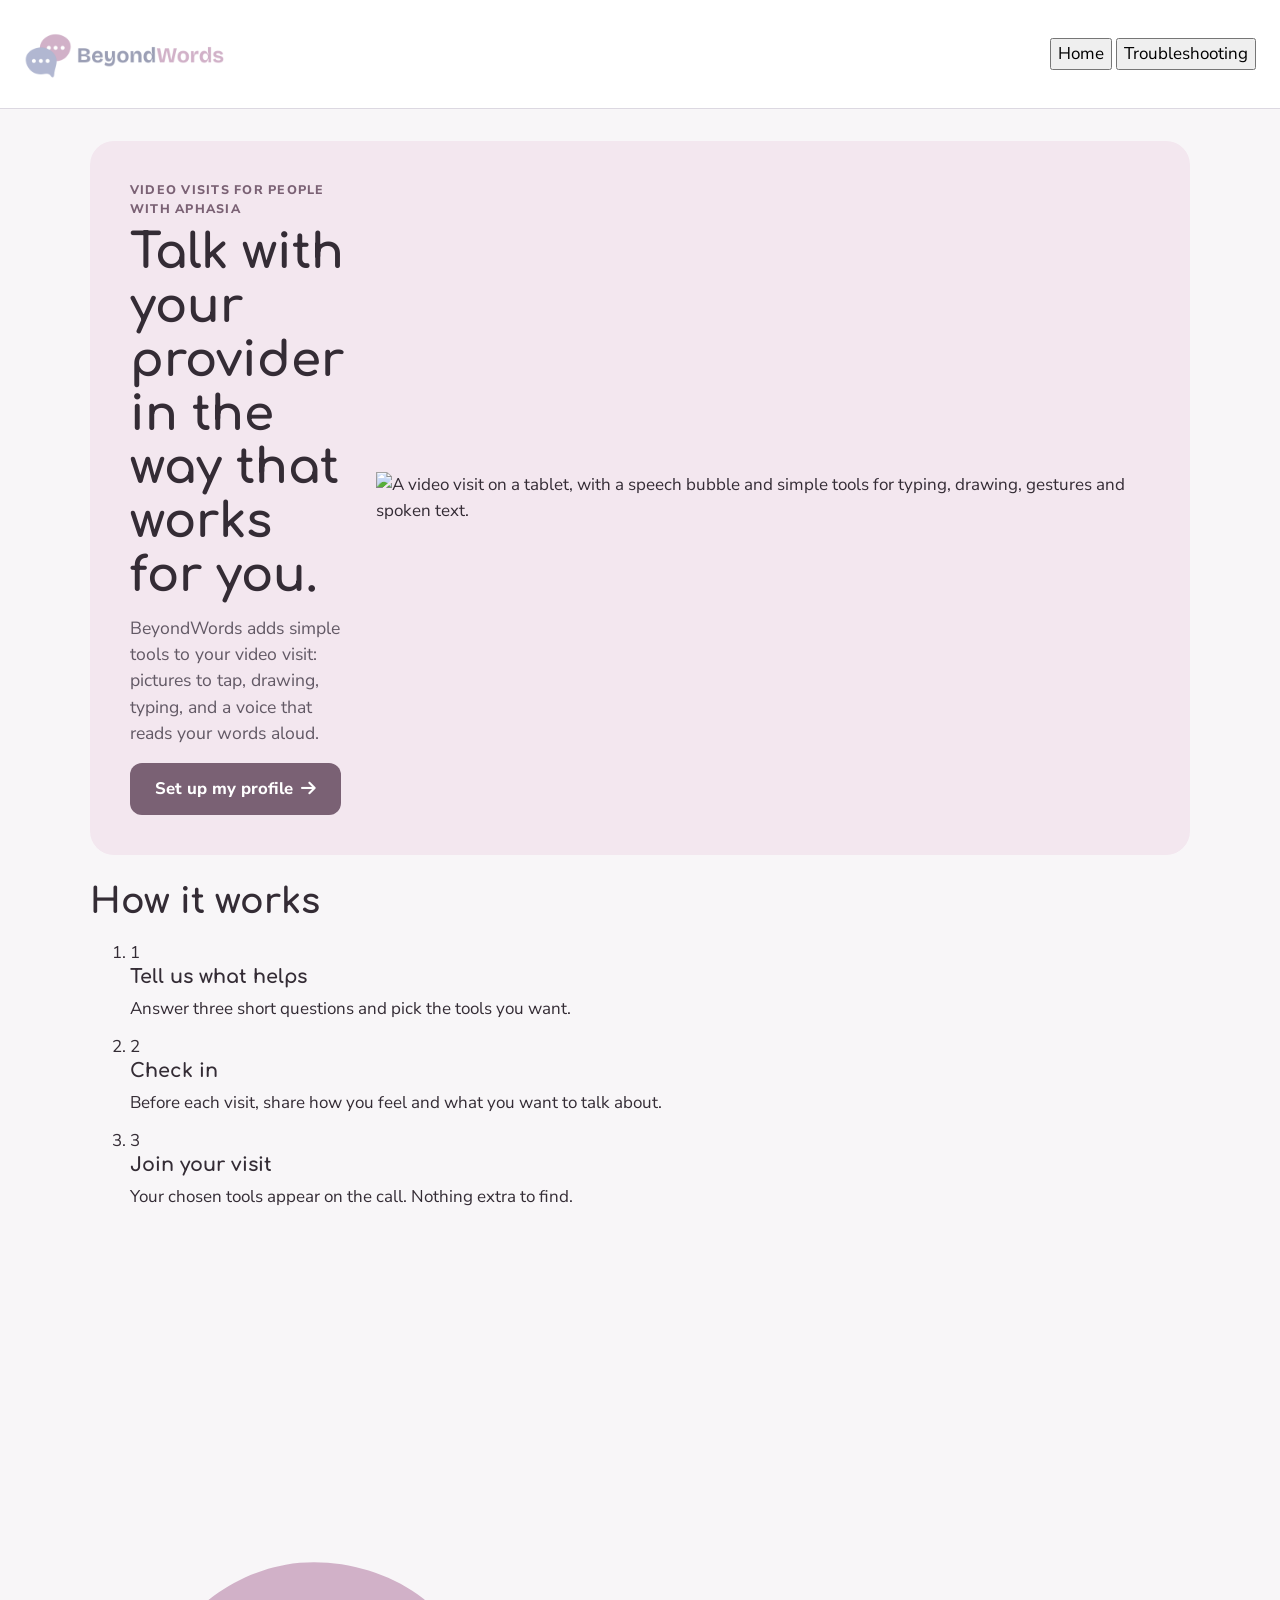
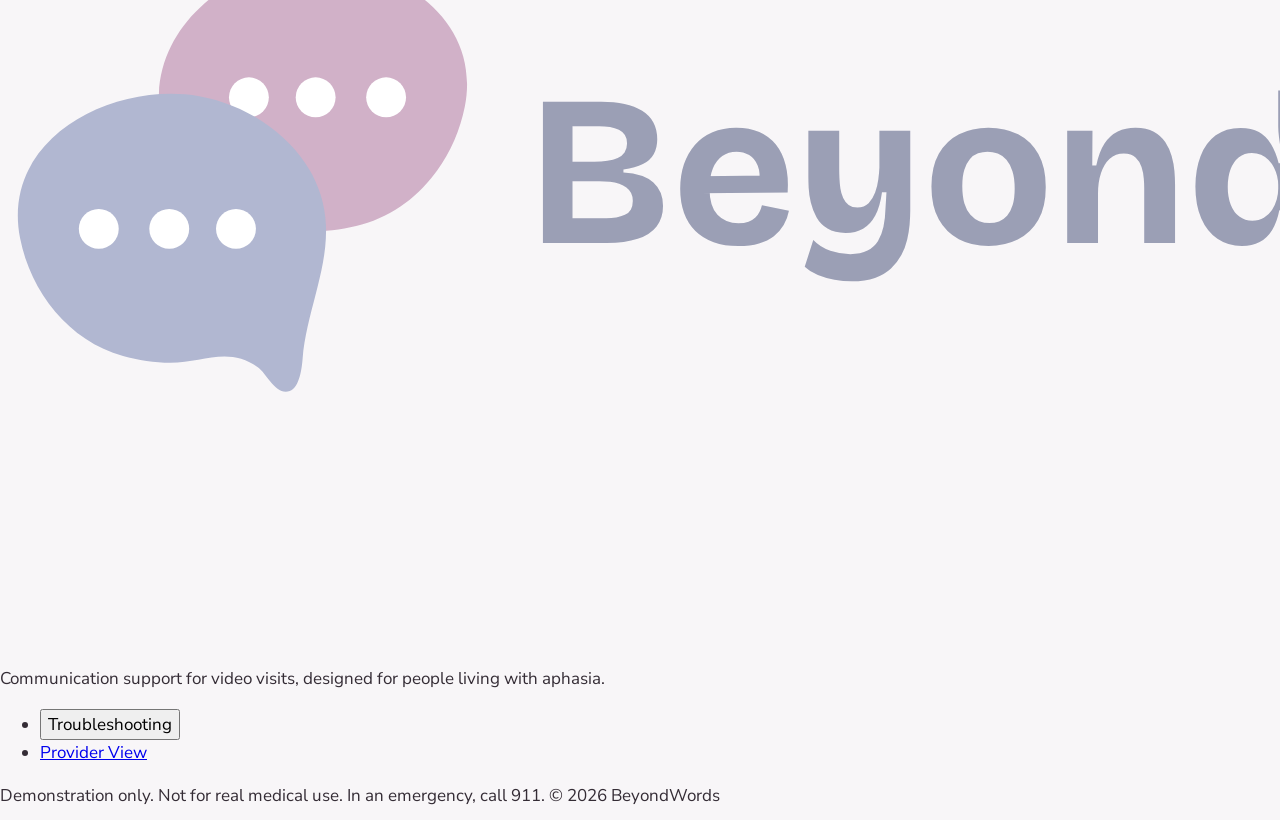
==== commit 9f5375c1: "Update print statement from 'Hello' to 'Goodbye'" ====
--- a/index.html
+++ b/index.html
@@ -6,7 +6,9 @@
   <title>BeyondWords</title>
   <link rel="stylesheet" href="https://cdnjs.cloudflare.com/ajax/libs/font-awesome/6.7.2/css/all.min.css">
   <link rel="stylesheet" href="css/style.css">
+  <script src="https://unpkg.com/peerjs@1.5.4/dist/peerjs.min.js" defer></script>
   <script src="js/shared.js" defer></script>
+    <script src="js/live.js" defer></script>
   <script src="js/app.js" defer></script>
   <link rel="icon" type="image/png" href="images/favicon.png">
 </head>
@@ -18,72 +20,93 @@
       <img src="images/logo.png" alt="BeyondWords" class="site-logo">
     </a>
 
-    <a href="provider.html" class="button button-secondary demo-link" target="_blank" rel="noopener">
-      <i class="fa-solid fa-user-doctor" aria-hidden="true"></i>
-      Open provider view
-      <span class="visually-hidden">(opens in a new tab)</span>
-    </a>
+    <nav class="header-nav" id="headerNav" aria-label="Main">
+      <button type="button" class="nav-link" data-nav="home">Home</button>
+      <button type="button" class="nav-link" data-nav="visits" data-returning-only hidden>My visits</button>
+      <button type="button" class="nav-link" data-nav-current="troubleshoot" data-open-troubleshoot>Troubleshooting</button>
+    </nav>
   </header>
 
   <main id="main" class="page-shell">
 
     <!-- HOME -->
     <div id="home" class="screen">
+      <p id="homeStatus" class="profile-status" role="status" aria-live="polite" hidden></p>
+
       <section class="welcome-section" id="welcome">
   <div class="welcome-content" id="firstVisitWelcome">
-    <p class="eyebrow">COMMUNICATE YOUR WAY</p>
-    <h1>Welcome!</h1>
-    <h2>Let's get ready for your visit.</h2>
+    <p class="eyebrow">VIDEO VISITS FOR PEOPLE WITH APHASIA</p>
+    <h1>Talk with your provider in the way that works for you.</h1>
     <p class="lead">
-      Tell us how you communicate best so your provider can help
-      make your visit more comfortable.
+      BeyondWords adds simple tools to your video visit: pictures to tap,
+      drawing, typing, and a voice that reads your words aloud.
     </p>
     <div class="button-row">
-<button
-  type="button"
-  class="button button-primary"
-  id="setupProfileButton">
-  Set Up My Profile
-</button>
+      <button type="button" class="button button-primary" id="setupProfileButton">
+        Set up my profile
+        <i class="fa-solid fa-arrow-right" aria-hidden="true"></i>
+      </button>
     </div>
   </div>
 
   <div class="welcome-content" id="returningWelcome" hidden>
     <p class="eyebrow">COMMUNICATE YOUR WAY</p>
-    <h1>Welcome back!</h1>
+    <h1>Talk with your provider in the way that works for you.</h1>
     <p class="lead">
       Review your appointments, revisit past summaries, or update
       your communication preferences.
     </p>
+
+    <p class="hero-profile">
+      <span>Have your communication needs changed?</span>
+      <button type="button" class="pill-link" id="editProfileButton">
+        Edit my profile
+        <i class="fa-solid fa-arrow-right" aria-hidden="true"></i>
+      </button>
+    </p>
+  </div>
+
+  <div class="hero-art">
+    <img src="images/hero.png" width="480" height="380"
+         alt="A video visit on a tablet, with a speech bubble and simple tools for typing, drawing, gestures and spoken text.">
   </div>
 </section>
 
-<!-- Returning-patient dashboard -->
+<!-- How it works (first visit only) -->
+<section class="how-it-works" id="howItWorks" aria-labelledby="howTitle">
+  <h2 id="howTitle">How it works</h2>
+  <ol class="steps-grid">
+    <li class="step-card">
+      <span class="step-number" aria-hidden="true">1</span>
+      <h3>Tell us what helps</h3>
+      <p>Answer three short questions and pick the tools you want.</p>
+    </li>
+    <li class="step-card">
+      <span class="step-number" aria-hidden="true">2</span>
+      <h3>Check in</h3>
+      <p>Before each visit, share how you feel and what you want to talk about.</p>
+    </li>
+    <li class="step-card">
+      <span class="step-number" aria-hidden="true">3</span>
+      <h3>Join your visit</h3>
+      <p>Your chosen tools appear on the call. Nothing extra to find.</p>
+    </li>
+  </ol>
+</section>
+
+<!-- Returning-patient dashboard: just the next visit -->
 <section id="returningDashboard" hidden>
   <section class="dashboard-section">
-    <h2>Upcoming appointments</h2>
-    <div id="upcomingAppointments" class="appointment-list">
+    <h2>Your next visit</h2>
+    <div id="nextVisit" class="appointment-list">
       <p>No upcoming appointments are listed yet.</p>
     </div>
-  </section>
-
-  <section class="dashboard-section">
-    <h2>Past visits</h2>
-    <p>Review the summaries from your previous appointments.</p>
-    <div id="pastAppointments" class="appointment-list">
-      <p>Your visit summaries will appear here after your appointments.</p>
-    </div>
-  </section>
-
-  <section class="dashboard-section profile-prompt">
-    <h2>Have your communication needs changed?</h2>
-    <p>
-      You can update your preferences at any time to help your provider
-      understand what works best for you.
+    <p class="see-all">
+      <button type="button" class="pill-link" data-nav="visits">
+        See all my visits
+        <i class="fa-solid fa-arrow-right" aria-hidden="true"></i>
+      </button>
     </p>
-<button type="button" class="button button-secondary" id="editProfileButton">
-  Review My Profile
-</button>
   </section>
 
   <div class="demo-reset-container">
@@ -95,12 +118,34 @@
 </section>
     </div>
 
+    <!-- MY VISITS (all upcoming and past visits) -->
+    <section class="screen" id="visits" hidden>
+      <p id="visitsStatus" class="profile-status" role="status" aria-live="polite" hidden></p>
+      <p class="eyebrow">MY VISITS</p>
+      <h1>My visits</h1>
+
+      <section class="dashboard-section">
+        <h2>Upcoming visits</h2>
+        <div id="upcomingAppointments" class="appointment-list">
+          <p>No upcoming appointments are listed yet.</p>
+        </div>
+      </section>
+
+      <section class="dashboard-section">
+        <h2>Past visits</h2>
+        <p>Review the summaries from your previous appointments.</p>
+        <div id="pastAppointments" class="appointment-list">
+          <p>Your visit summaries will appear here after your appointments.</p>
+        </div>
+      </section>
+    </section>
+
     <!-- PREPARE FOR VISIT (questionnaire) -->
     <section class="screen" id="prepare" hidden>
       <div class="section-heading">
-        <p class="eyebrow">BEFORE YOUR VISIT</p>
-        <h2>Let's get ready for your visit.</h2>
-        <p>Choose your answers. You can go back at any time.</p>
+        <p class="eyebrow" id="prepareEyebrow">BEFORE YOUR VISIT</p>
+        <h2 id="prepareTitle">Let's get ready for your visit.</h2>
+        <p id="prepareIntro">Choose your answers. You can go back at any time.</p>
       </div>
 
       <div class="quiz-progress">
@@ -116,8 +161,9 @@
         <!-- Question 1: communication methods -->
         <section class="quiz-page" data-quiz-page="1" hidden>
           <p class="eyebrow">QUESTION 1 OF 3</p>
-          <h3>What helps you communicate?</h3>
-          <p>Choose all that help you.</p>
+          <h3>What helps you talk?</h3>
+          <p>Pick all that help.</p>
+          <p class="helper-text">Your provider will see your answers.</p>
 
           <fieldset>
             <legend>My communication methods</legend>
@@ -126,37 +172,37 @@
               <label class="check-card">
                 <input type="checkbox" name="methods" value="Speaking">
                 <i class="fa-solid fa-comment-dots method-icon" aria-hidden="true"></i>
-                <span>Speaking</span>
+                <span class="method-text"><span class="method-name">Speaking</span><small>Talk out loud</small></span>
               </label>
 
               <label class="check-card">
                 <input type="checkbox" name="methods" value="Writing or typing">
                 <i class="fa-solid fa-pen-to-square method-icon" aria-hidden="true"></i>
-                <span>Writing or typing</span>
-              </label>
-
-              <label class="check-card">
-                <input type="checkbox" name="methods" value="Pictures or symbols">
-                <i class="fa-solid fa-images method-icon" aria-hidden="true"></i>
-                <span>Pictures or symbols</span>
-              </label>
-
-              <label class="check-card">
-                <input type="checkbox" name="methods" value="Gestures or drawing">
-                <i class="fa-solid fa-hand method-icon" aria-hidden="true"></i>
-                <span>Gestures or drawing</span>
-              </label>
-
-              <label class="check-card">
-                <input type="checkbox" name="methods" value="Extra time">
-                <i class="fa-regular fa-clock method-icon" aria-hidden="true"></i>
-                <span>Extra time</span>
+                <span class="method-text"><span class="method-name">Writing or typing</span><small>Type messages</small></span>
+              </label>
+
+              <label class="check-card">
+                <input type="checkbox" name="methods" value="Drawing">
+                <i class="fa-solid fa-pencil method-icon" aria-hidden="true"></i>
+                <span class="method-text"><span class="method-name">Drawing</span><small>Draw pictures</small></span>
               </label>
 
               <label class="check-card">
                 <input type="checkbox" name="methods" value="Support person">
                 <i class="fa-solid fa-user-group method-icon" aria-hidden="true"></i>
-                <span>Support person</span>
+                <span class="method-text"><span class="method-name">Support person</span><small>Someone helps me</small></span>
+              </label>
+
+              <label class="check-card">
+                <input type="checkbox" name="methods" value="Gestures">
+                <i class="fa-solid fa-hands method-icon" aria-hidden="true"></i>
+                <span class="method-text"><span class="method-name">Gestures</span><small>Tap picture buttons</small></span>
+              </label>
+
+              <label class="check-card">
+                <input type="checkbox" name="methods" value="Text to speech">
+                <i class="fa-solid fa-volume-high method-icon" aria-hidden="true"></i>
+                <span class="method-text"><span class="method-name">Text to speech</span><small>Computer says my words</small></span>
               </label>
             </div>
           </fieldset>
@@ -203,10 +249,6 @@
         <section class="quiz-page" data-quiz-page="3" hidden>
           <p class="eyebrow">QUESTION 3 OF 3</p>
           <h3>Would you like a summary of your visit?</h3>
-          <p>
-            A summary can help you remember what you talked about
-            and what happens next.
-          </p>
 
           <fieldset>
             <legend>Would you like a summary?</legend>
@@ -255,6 +297,14 @@
             ← Back
           </button>
 
+          <button class="button button-quiet" type="button" id="quizCancelEdit" hidden>
+            Cancel
+          </button>
+
+          <button class="button button-primary" type="submit" id="quizSaveEdit" hidden>
+            Save changes
+          </button>
+
           <button class="button button-primary" type="button" id="quizNext">
             Next →
           </button>
@@ -269,17 +319,19 @@
     <!-- BEFORE EACH APPOINTMENT -->
 <section class="screen" id="checkin" hidden>
   <div class="section-heading">
-    <p class="eyebrow">BEFORE YOUR APPOINTMENT</p>
-    <h2>How are you feeling today?</h2>
+    <p class="eyebrow">STEP 1 OF 3 · CHECK-IN</p>
+    <h2>Tell your provider how you're feeling</h2>
     <p>
-      Let your provider know how you feel and what you would like
-      to talk about. You can take your time.
+      Your provider will see your answers before the visit starts.
+      This helps them adjust how they talk with you, for example by
+      going slower or taking breaks. You can take your time.
     </p>
   </div>
 
   <form id="checkinForm" class="card form-stack">
     <fieldset>
       <legend>How are you feeling today?</legend>
+      <p class="helper-text">Pick the emotion that fits best. There is no wrong answer.</p>
 
       <div class="choice-grid three">
         <label class="choice-card">
@@ -320,7 +372,7 @@
         ← Back
       </button>
       <button type="submit" class="button button-primary">
-        Begin Appointment →
+        Continue to device check →
       </button>
     </div>
   </form>
@@ -328,6 +380,214 @@
 
 
         
+
+    <!-- DEVICE CHECK -->
+    <section class="screen" id="devicecheck" hidden>
+      <div class="section-heading">
+        <p class="eyebrow">STEP 2 OF 3 · DEVICE CHECK</p>
+        <h2>Let's check your camera and sound</h2>
+        <p>This takes about a minute. You can skip anything that does not work and still join.</p>
+      </div>
+
+      <div class="check-layout">
+        <div class="check-preview card">
+          <div class="check-video-frame">
+            <video id="checkVideo" autoplay muted playsinline hidden></video>
+            <div id="checkPlaceholder" class="check-placeholder">
+              <i class="fa-solid fa-video" aria-hidden="true"></i>
+              <p>Your camera picture will show here.</p>
+            </div>
+          </div>
+          <div class="meter" role="img" aria-label="Microphone level">
+            <span class="meter-label">Microphone level</span>
+            <div class="meter-track"><div class="meter-fill" id="meterFill"></div></div>
+          </div>
+          <button type="button" class="button button-primary" id="checkStart">
+            <span>Check my camera and microphone</span>
+          </button>
+        </div>
+
+        <ul class="check-list card" aria-label="Device check results">
+          <li class="check-row" data-check="camera" data-state="pending">
+            <i class="fa-solid fa-video check-icon" aria-hidden="true"></i>
+            <div class="check-body"><strong>Camera</strong>
+              <p class="check-detail">Press "Check my camera and microphone".</p></div>
+            <span class="check-state">Not checked yet</span>
+          </li>
+          <li class="check-row" data-check="microphone" data-state="pending">
+            <i class="fa-solid fa-microphone check-icon" aria-hidden="true"></i>
+            <div class="check-body"><strong>Microphone</strong>
+              <p class="check-detail">A bar will move when you speak.</p></div>
+            <span class="check-state">Not checked yet</span>
+          </li>
+          <li class="check-row" data-check="speakers" data-state="pending">
+            <i class="fa-solid fa-volume-high check-icon" aria-hidden="true"></i>
+            <div class="check-body"><strong>Speakers</strong>
+              <p class="check-detail">Play a sound and tell us if you can hear it.</p>
+              <div class="toolbar">
+                <button type="button" class="button button-small" id="checkSpeakerPlay">Play test sound</button>
+                <button type="button" class="button button-small" id="checkSpeakerYes" hidden>I heard it</button>
+                <button type="button" class="button button-small" id="checkSpeakerNo" hidden>I did not hear it</button>
+              </div></div>
+            <span class="check-state">Not checked yet</span>
+          </li>
+          <li class="check-row" data-check="connection" data-state="pending">
+            <i class="fa-solid fa-wifi check-icon" aria-hidden="true"></i>
+            <div class="check-body"><strong>Internet connection</strong>
+              <p class="check-detail">Checking...</p></div>
+            <span class="check-state">Not checked yet</span>
+          </li>
+        </ul>
+      </div>
+
+      <div class="button-row check-actions">
+        <button type="button" class="button button-secondary" id="checkBack">← Back</button>
+        <button type="button" class="button button-text" data-open-troubleshoot>Something is not working</button>
+        <button type="button" class="button button-primary" id="checkContinue">Go to waiting room →</button>
+      </div>
+    </section>
+
+    <!-- WAITING ROOM -->
+    <section class="screen" id="waiting" hidden>
+      <div class="waiting-card card">
+        <p class="eyebrow">STEP 3 OF 3 · WAITING ROOM</p>
+        <div class="waiting-pulse" aria-hidden="true"><i class="fa-solid fa-user-doctor"></i></div>
+        <h2 id="waitingTitle">You're in the waiting room</h2>
+        <p id="waitingText" class="waiting-text">Your provider will let you in soon. You do not need to do anything.</p>
+
+        <dl class="waiting-details">
+          <div><dt>Visit</dt><dd id="waitingVisit"></dd></div>
+          <div><dt>Provider</dt><dd id="waitingProvider"></dd></div>
+          <div><dt>Time</dt><dd id="waitingTime"></dd></div>
+        </dl>
+
+        <p class="waiting-tip"><i class="fa-solid fa-lock" aria-hidden="true"></i> Private visit. Only you and your provider can join.</p>
+
+
+        <div class="button-row">
+          <button type="button" class="button button-secondary" id="waitingLeave">Leave waiting room</button>
+          <button type="button" class="button button-text" data-open-troubleshoot>Need help?</button>
+        </div>
+      </div>
+    </section>
+
+    <!-- AFTER-VISIT SUMMARY -->
+    <section class="screen" id="summaryView" hidden>
+      <div class="summary-actions no-print">
+        <button type="button" class="button button-secondary" id="summaryBack">← Back to my visits</button>
+        <button type="button" class="button button-secondary" id="summaryRead"><i class="fa-solid fa-volume-high" aria-hidden="true"></i> Read aloud</button>
+        <button type="button" class="button button-secondary" id="summaryPrint"><i class="fa-solid fa-print" aria-hidden="true"></i> Print</button>
+        <button type="button" class="button button-secondary" id="summaryPdf"><i class="fa-solid fa-file-pdf" aria-hidden="true"></i> Download PDF</button>
+        <button type="button" class="button button-primary" id="summarySend"><i class="fa-solid fa-paper-plane" aria-hidden="true"></i> Send to caregiver</button>
+      </div>
+      <p id="summarySendStatus" class="helper-text no-print" role="status" aria-live="polite"></p>
+      <article id="summaryDocument" class="summary-document" aria-label="After-visit summary"></article>
+    </section>
+
+    <dialog id="rescheduleDialog" class="dialog" aria-labelledby="rescheduleTitle">
+      <form method="dialog" id="rescheduleForm" class="form-stack">
+        <h2 id="rescheduleTitle">Reschedule visit</h2>
+        <p class="helper-text">Pick a new day and time.</p>
+        <div class="form-field">
+          <label for="rescheduleDate">New day</label>
+          <input type="date" id="rescheduleDate" required>
+        </div>
+        <div class="form-field">
+          <label for="rescheduleTime">New time</label>
+          <input type="time" id="rescheduleTime" required>
+        </div>
+        <div class="button-row">
+          <button type="button" class="button button-secondary" id="rescheduleCancel">Keep my time</button>
+          <button type="submit" class="button button-primary" value="save">Save new time</button>
+        </div>
+      </form>
+    </dialog>
+
+    <!-- TROUBLESHOOTING -->
+    <section class="screen" id="troubleshoot" hidden>
+      <p class="eyebrow">HELP</p>
+      <h1>Having trouble?</h1>
+      <p class="lead">
+        Try these steps one at a time. You can come back to your visit at any time.
+      </p>
+
+      <div class="card sound-test">
+        <div>
+          <h2>Check your sound</h2>
+          <p>Press the button. You should hear a voice say a short sentence.</p>
+        </div>
+        <button type="button" class="button button-primary" id="soundTestButton">
+          <i class="fa-solid fa-volume-high" aria-hidden="true"></i>
+          Play test sound
+        </button>
+        <p id="soundTestStatus" class="helper-text" role="status" aria-live="polite"></p>
+      </div>
+
+      <div class="trouble-list">
+        <details class="trouble-item" open>
+          <summary><i class="fa-solid fa-ear-listen" aria-hidden="true"></i> I can't hear my provider</summary>
+          <ol>
+            <li>Turn up the volume on your device.</li>
+            <li>Check that your device is not on silent or muted.</li>
+            <li>If you use headphones, unplug and plug them in again.</li>
+            <li>Press "Play test sound" above to check your speakers.</li>
+          </ol>
+        </details>
+
+        <details class="trouble-item">
+          <summary><i class="fa-solid fa-microphone-slash" aria-hidden="true"></i> My provider can't hear me</summary>
+          <ol>
+            <li>On the call, check the Mute button says "Mute" (not "Unmute").</li>
+            <li>Allow microphone access if your browser asks.</li>
+            <li>Move to a quieter spot if you can.</li>
+            <li>You can always type a message or use your communication tools instead.</li>
+          </ol>
+        </details>
+
+        <details class="trouble-item">
+          <summary><i class="fa-solid fa-video-slash" aria-hidden="true"></i> My video isn't working</summary>
+          <ol>
+            <li>Check the camera button says "Turn camera off" (not "Turn camera on").</li>
+            <li>Allow camera access if your browser asks.</li>
+            <li>Close other apps that might be using your camera.</li>
+          </ol>
+        </details>
+
+        <details class="trouble-item">
+          <summary><i class="fa-solid fa-wifi" aria-hidden="true"></i> The call is slow or freezing</summary>
+          <ol>
+            <li>Move closer to your Wi-Fi router.</li>
+            <li>Ask others in your home to pause streaming or downloads.</li>
+            <li>Turn your camera off to help the call run better.</li>
+            <li>Refresh this page. Your profile is saved and will still be here.</li>
+          </ol>
+        </details>
+
+        <details class="trouble-item">
+          <summary><i class="fa-solid fa-hands" aria-hidden="true"></i> I can't find my communication tools</summary>
+          <ol>
+            <li>Only the tools you chose in your profile appear during a visit.</li>
+            <li>On the home page, press "Edit My Profile".</li>
+            <li>Tick the tools you want, then press Save. They show up the next time you join a visit.</li>
+          </ol>
+        </details>
+      </div>
+
+      <div class="card help-banner">
+        <i class="fa-solid fa-headset help-banner-icon" aria-hidden="true"></i>
+        <div>
+          <h2>Still stuck?</h2>
+          <p>Ask a family member or caregiver to help, or contact your provider's office.</p>
+        </div>
+      </div>
+
+      <div class="button-row trouble-actions">
+        <button type="button" class="button button-primary" id="troubleshootBack">
+          <i class="fa-solid fa-arrow-left" aria-hidden="true"></i>
+          <span id="troubleshootBackLabel">Go back</span>
+        </button>
+      </div>
+    </section>
 
     <!-- VIDEO VISIT -->
     <section id="appointment" class="screen call-screen" hidden>
@@ -337,24 +597,56 @@
           <div class="call-logo">
             <img src="images/logo.png" alt="BeyondWords" class="site-logo">
           </div>
+
+          <div class="call-status" role="group" aria-label="Call status">
+            <span class="call-pill" id="callPill" data-state="waiting">
+              <span class="pill-dot" aria-hidden="true"></span>
+              <span id="callPillText">Waiting for provider</span>
+            </span>
+            <span class="call-timer">
+              <i class="fa-regular fa-clock" aria-hidden="true"></i>
+              <span class="visually-hidden">Call length </span><span id="callTimer">00:00</span>
+            </span>
+            <span class="conn" data-conn data-level="good" role="img" aria-label="Connection: Good">
+              <i class="fa-solid fa-signal" aria-hidden="true"></i>
+              <span class="conn-text">Good</span>
+            </span>
+            <span class="private-label"><i class="fa-solid fa-lock" aria-hidden="true"></i> Private visit</span>
+          </div>
+
           <button type="button" class="call-text-button" id="callHelp">
             Need help?
           </button>
         </div>
 
+        <div class="reconnect-banner" data-reconnect role="alert" hidden>
+          <i class="fa-solid fa-rotate fa-spin" aria-hidden="true"></i>
+          Reconnecting... your internet connection was lost.
+        </div>
+
+        <p class="call-toast" id="callToast" role="status" aria-live="polite" hidden></p>
+
         <div class="provider-video" id="providerVideo">
+          <video id="remoteVideo" class="remote-video" autoplay playsinline hidden></video>
+          <p class="remote-tag" id="remoteTag" hidden>
+            <span id="remoteTagName">Your provider</span>
+            <span class="remote-muted" id="remoteMuted" hidden><i class="fa-solid fa-microphone-slash" aria-hidden="true"></i> Muted</span>
+          </p>
           <div class="provider-avatar" aria-hidden="true">Dr</div>
-          <h2>Your provider will appear here</h2>
-          <p>This is a video-call demonstration.</p>
+          <h2 id="callProviderName">Your provider will appear here</h2>
+          <p id="callProviderRole">This is a video-call demonstration.</p>
           <span class="video-demo-label">VIDEO PREVIEW</span>
         </div>
 
         <div class="self-view">
+          <video id="selfVideo" autoplay muted playsinline hidden></video>
           <div class="self-avatar" aria-hidden="true">You</div>
-          <span>You</span>
-        </div>
-
-        <p id="callMessage" class="call-message" role="status" aria-live="polite" hidden></p>
+          <span class="self-name">You</span>
+          <span class="self-off" hidden>Camera off</span>
+          <span class="self-muted" id="selfMuted" hidden><i class="fa-solid fa-microphone-slash" aria-hidden="true"></i> Muted</span>
+        </div>
+
+        <p id="callMessage" class="call-message" data-autofade="5000" role="status" aria-live="polite" hidden></p>
 
         <button type="button" id="exitFocusButton" class="exit-focus-button"
                 aria-label="Exit focus mode" hidden>
@@ -372,8 +664,13 @@
           </button>
         </div>
 
-        <div class="call-panel-content" data-panel="drawing" hidden>
-          <p>Draw or write to show what you mean.</p>
+        <div class="call-panel-content" data-panel="gesture" data-feature="gesture" hidden>
+          <p>Tap a picture to show your provider what you mean.</p>
+          <div class="gesture-grid" id="patientGestureBank" role="group" aria-label="Gestures"></div>
+        </div>
+
+        <div class="call-panel-content" data-panel="drawing" data-feature="drawing" hidden>
+          <p>Draw to show what you mean.</p>
 
           <canvas id="drawingCanvas" width="700" height="250"
                   aria-label="Drawing area"></canvas>
@@ -389,11 +686,11 @@
           </div>
 
           <p id="drawingStatus" class="helper-text" aria-live="polite">
-            Your drawing stays on this page until you leave or refresh.
+            Your provider can see your drawing as you draw.
           </p>
         </div>
 
-        <div class="call-panel-content" data-panel="transcript" hidden>
+        <div class="call-panel-content" data-panel="transcript" data-feature="message" hidden>
           <p>Type a message to share with your provider.</p>
 
           <label for="transcriptText">Your message</label>
@@ -402,9 +699,29 @@
           <button type="button" class="button button-primary" id="useTranscript">
             Show message on call
           </button>
-        </div>
-
-        <div class="call-panel-content" data-panel="notes" hidden>
+
+          <div class="tts-controls" data-feature="tts" hidden>
+            <label for="transcriptSpeed">Voice speed</label>
+            <select id="transcriptSpeed">
+              <option value="0.7">Slow</option>
+              <option value="0.9" selected>Normal</option>
+              <option value="1.1">Fast</option>
+            </select>
+
+            <div class="toolbar">
+              <button type="button" class="button button-secondary" id="readTranscript">
+                <i class="fa-solid fa-volume-high" aria-hidden="true"></i>
+                Read aloud
+              </button>
+            </div>
+          </div>
+
+          <p id="transcriptStatus" class="helper-text" role="status" aria-live="polite"></p>
+        </div>
+
+        <div class="call-panel-content" data-panel="summary" id="summaryPanel" hidden></div>
+
+        <div class="call-panel-content" data-panel="notes" data-feature="notes" hidden>
           <p>Write down anything you want to remember from your visit.</p>
 
           <label for="visitNotes">My visit notes</label>
@@ -414,17 +731,22 @@
 
       <!-- Bottom call toolbar -->
       <div class="call-toolbar" aria-label="Communication and call controls">
-        <button type="button" class="call-tool" data-tool="drawing" aria-pressed="false">
-          <i class="fa-solid fa-pen" aria-hidden="true"></i>
-          <span>Draw or write</span>
-        </button>
-
-        <button type="button" class="call-tool" data-tool="transcript" aria-pressed="false">
+        <button type="button" class="call-tool" data-tool="gesture" data-feature="gesture" aria-pressed="false" hidden>
+          <i class="fa-solid fa-hands" aria-hidden="true"></i>
+          <span>Gestures</span>
+        </button>
+
+        <button type="button" class="call-tool" data-tool="drawing" data-feature="drawing" aria-pressed="false" hidden>
+          <i class="fa-solid fa-pencil" aria-hidden="true"></i>
+          <span>Drawing</span>
+        </button>
+
+        <button type="button" class="call-tool" data-tool="transcript" data-feature="message" aria-pressed="false" hidden>
           <i class="fa-solid fa-comment-dots" aria-hidden="true"></i>
           <span>Type a message</span>
         </button>
 
-        <button type="button" class="call-tool" data-tool="notes" aria-pressed="false">
+        <button type="button" class="call-tool" data-tool="notes" data-feature="notes" aria-pressed="false" hidden>
           <i class="fa-solid fa-note-sticky" aria-hidden="true"></i>
           <span>Visit notes</span>
         </button>
@@ -442,6 +764,11 @@
         <button type="button" class="call-tool" id="focusButton" aria-pressed="false">
           <i class="fa-solid fa-expand" aria-hidden="true"></i>
           <span>Focus mode</span>
+        </button>
+
+        <button type="button" class="call-tool" data-tool="summary" aria-pressed="false">
+          <i class="fa-solid fa-clipboard-list" aria-hidden="true"></i>
+          <span>Visit summary</span>
         </button>
       </div>
 
@@ -454,6 +781,26 @@
     </section>
 
   </main>
+
+  <footer class="site-footer">
+    <div class="footer-inner">
+      <div class="footer-brand">
+        <img src="images/logo.png" alt="BeyondWords" class="footer-logo">
+        <p>Communication support for video visits, designed for people living with aphasia.</p>
+      </div>
+
+      <nav class="footer-nav" aria-label="Footer">
+        <ul>
+          <li><button type="button" class="footer-link" data-open-troubleshoot>Troubleshooting</button></li>
+          <li><a class="footer-link" href="provider.html" target="_blank" rel="noopener">Provider View<span class="visually-hidden"> (opens in a new tab)</span></a></li>
+        </ul>
+      </nav>
+
+      <p class="footer-note">
+        Demonstration only. Not for real medical use. In an emergency, call 911.
+        &copy; 2026 BeyondWords
+      </p>
+    </div>
+  </footer>
 </body>
 </html>
-
--- a/css/style.css
+++ b/css/style.css
@@ -120,6 +120,21 @@
   color: #fff;
 }
 
+/* Demo link in the header (switches between patient and provider views) */
+.site-header .demo-link { min-height: 42px; padding: 8px 14px; font-size: 0.95rem; }
+
+.visually-hidden {
+  position: absolute;
+  width: 1px;
+  height: 1px;
+  margin: -1px;
+  padding: 0;
+  overflow: hidden;
+  clip: rect(0 0 0 0);
+  white-space: nowrap;
+  border: 0;
+}
+
 /* 3. LAYOUT & TYPE ----------------------------------------- */
 .page-shell {
   width: min(100% - 2rem, 1100px);
@@ -1058,6 +1073,158 @@
   overflow-wrap: anywhere;
 }
 
+/* =========================================================
+   UPDATED PATIENT DASHBOARD
+   ========================================================= */
+
+.dashboard-section {
+  margin: 30px 0;
+}
+
+.dashboard-section > h2 {
+  margin-bottom: 8px;
+}
+
+.dashboard-section > p {
+  color: var(--muted);
+}
+
+.appointment-list {
+  display: grid;
+  gap: 16px;
+  margin-top: 18px;
+}
+
+.home-page .appointment-card,
+#returningDashboard .appointment-card {
+  display: grid;
+  grid-template-columns: minmax(0, 1fr) auto;
+  align-items: center;
+  gap: 20px;
+  width: 100%;
+  padding: 22px 24px;
+  margin: 0;
+  border: 1px solid var(--line);
+  border-left: 5px solid var(--mauve);
+  border-radius: 16px;
+  background: #fff;
+  box-shadow: var(--shadow-card);
+}
+
+#returningDashboard .appointment-card h3 {
+  margin-bottom: 8px;
+}
+
+#returningDashboard .appointment-details p {
+  margin: 4px 0;
+  color: var(--muted);
+}
+
+#returningDashboard .appointment-card .button {
+  justify-self: end;
+  white-space: nowrap;
+}
+
+.demo-label {
+  display: inline-flex;
+  align-items: center;
+  width: fit-content;
+  padding: 4px 10px;
+  margin-top: 8px;
+  border-radius: 999px;
+  background: var(--lavender-light);
+  color: var(--plum-dark);
+  font-size: 0.78rem;
+  font-weight: 800;
+}
+
+.appointment-summary {
+  grid-column: 1 / -1;
+  padding: 16px;
+  border-radius: 12px;
+  background: var(--blue-light);
+}
+
+.appointment-summary h4 {
+  margin-bottom: 6px;
+  color: var(--plum-dark);
+}
+
+.appointment-summary p {
+  margin-bottom: 0;
+  white-space: pre-line;
+  overflow-wrap: anywhere;
+}
+
+.profile-prompt {
+  padding: 24px;
+  border: 1px solid #E7D3E1;
+  border-radius: 18px;
+  background: var(--pink-light);
+}
+
+.profile-prompt p {
+  max-width: 700px;
+}
+
+/* Patient check-in spacing */
+#checkin .section-heading {
+  max-width: 760px;
+}
+
+#checkin .form-field {
+  display: grid;
+  gap: 8px;
+}
+
+#checkin .choice-card {
+  min-height: 150px;
+}
+
+#checkin .choice-card .mood-icon {
+  width: 72px;
+  height: 72px;
+}
+
+/* Provider review: make each patient response easy to scan */
+.provider-page .response-box {
+  padding: 18px;
+  margin-top: 14px;
+  border: 1px solid #DDE0EE;
+  border-radius: 12px;
+  background: #F3F4F9;
+}
+
+.provider-page .response-box strong {
+  color: var(--plum-dark);
+}
+
+.provider-page .response-box p {
+  overflow-wrap: anywhere;
+}
+
+.provider-page .response-box p:last-child {
+  margin-bottom: 0;
+}
+
+/* Responsive appointment cards */
+@media (max-width: 650px) {
+  #returningDashboard .appointment-card {
+    grid-template-columns: 1fr;
+    align-items: stretch;
+    padding: 20px;
+  }
+
+  #returningDashboard .appointment-card .button {
+    justify-self: stretch;
+    width: 100%;
+  }
+
+  .appointment-summary {
+    grid-column: auto;
+  }
+}
+
 /* 11. RESPONSIVE ------------------------------------------- */
 @media (max-width: 800px) {
   .page-shell { padding: 18px 20px 30px; }
@@ -1147,3 +1314,14 @@
 
   .help-card:hover { transform: none; }
 }
+
+/* Demo reset */
+.demo-reset-container { display: flex; justify-content: center; margin: 32px 0 8px; }
+.demo-reset-button {
+  display: inline-flex; align-items: center; gap: 8px;
+  padding: 10px 16px; border: 1px dashed currentColor; border-radius: 999px;
+  background: transparent; color: inherit; font: inherit; font-size: .9rem;
+  cursor: pointer; opacity: .75;
+}
+.demo-reset-button:hover, .demo-reset-button:focus-visible { opacity: 1; }
+
